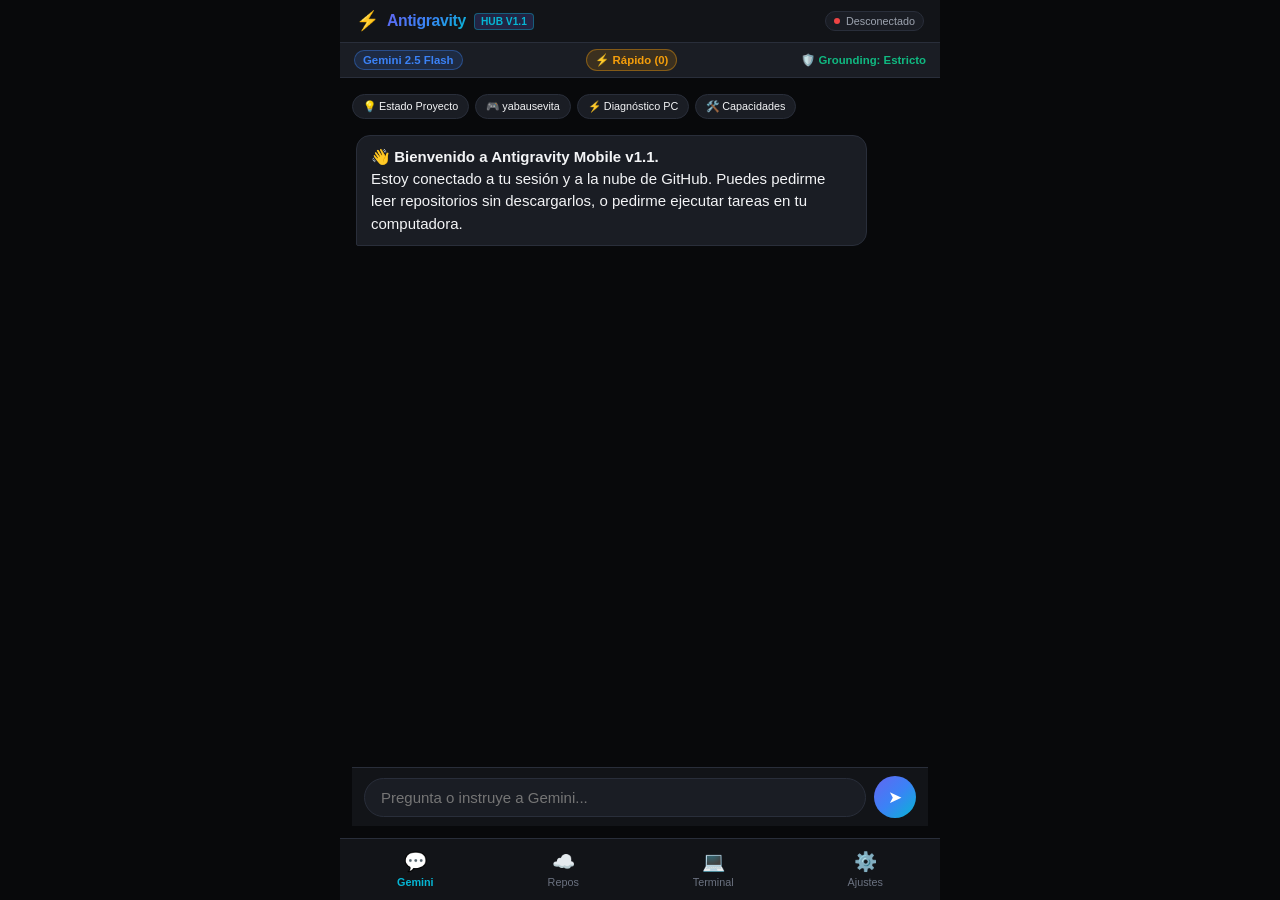
==== android/app/src/main/assets/index.html @ 86331fe5 "feat(ui): simplified intuitive UI with quick suggestion chips, modal code viewer, and v1.1.0 release" ====
<!DOCTYPE html>
<html lang="es">
<head>
  <meta charset="UTF-8">
  <meta name="viewport" content="width=device-width, initial-scale=1.0, maximum-scale=1.0, user-scalable=no">
  <title>Antigravity Mobile Hub</title>
  <meta name="theme-color" content="#08090b">
  <link rel="manifest" href="manifest.json">
  <link rel="stylesheet" href="css/app.css">
  <link rel="icon" href="data:image/svg+xml,<svg xmlns='http://www.w3.org/2000/svg' viewBox='0 0 100 100'><text y='.9em' font-size='90'>⚡</text></svg>">
</head>
<body>

<div id="app-root">
  <!-- Top App Header -->
  <header class="app-header">
    <div class="brand-wrapper">
      <span class="brand-icon">⚡</span>
      <span class="brand-title">Antigravity</span>
      <span class="badge-tag">Hub v1.1</span>
    </div>
    <div class="header-actions">
      <div class="host-badge" id="host-badge" onclick="switchTab('view-settings', document.getElementById('tab-btn-settings'))" title="Toca para configurar conexión">
        <span class="dot" id="host-status-dot"></span>
        <span id="host-status-label">Desconectado</span>
      </div>
    </div>
  </header>

  <!-- Quick Model & Grounding Bar (Visible en Gemini) -->
  <div class="gemini-quick-bar" id="gemini-subbar">
    <div class="model-pill" id="pill-model-name" onclick="cycleModel()">Gemini 2.5 Flash</div>
    <div class="thinking-pill" id="pill-thinking-mode" onclick="cycleThinkingMode()">⚡ Rápido (0)</div>
    <div class="grounding-toggle active" id="grounding-badge" onclick="toggleGrounding()">🛡️ Grounding: Estricto</div>
  </div>

  <!-- Contenedor Principal de Vistas -->
  <main class="views-container">
    
    <!-- VISTA 1: Gemini Intelligence Workspace -->
    <section id="view-gemini" class="view-pane active">
      <!-- Chips de Acción Rápida (1 toque) -->
      <div class="quick-suggestions-bar">
        <button class="suggestion-chip" onclick="quickPrompt('Explícame el estado actual de este proyecto')">💡 Estado Proyecto</button>
        <button class="suggestion-chip" onclick="quickPrompt('Explora el código de yabausevita en GitHub y resume su arquitectura')">🎮 yabausevita</button>
        <button class="suggestion-chip" onclick="quickPrompt('Ejecuta un diagnóstico rápido del sistema en mi PC Windows')">⚡ Diagnóstico PC</button>
        <button class="suggestion-chip" onclick="quickPrompt('¿Qué herramientas y capacidades autónomas tienes disponibles?')">🛠️ Capacidades</button>
      </div>

      <div class="chat-scroll-area" id="chat-scroll">
        <div class="message-card gemini">
          👋 <b>Bienvenido a Antigravity Mobile v1.1.</b><br>
          Estoy conectado a tu sesión y a la nube de GitHub. Puedes pedirme leer repositorios sin descargarlos, o pedirme ejecutar tareas en tu computadora.
        </div>
      </div>

      <div class="chat-composer">
        <input type="text" id="gemini-prompt-input" class="composer-input" placeholder="Pregunta o instruye a Gemini..." onkeydown="if(event.key==='Enter') handleSendPrompt()">
        <button class="btn-icon-send" onclick="handleSendPrompt()">➤</button>
      </div>
    </section>

    <!-- VISTA 2: GitHub Cloud Explorer (Universal Zero-Download) -->
    <section id="view-repos" class="view-pane">
      <div class="repo-browser-header">
        <div>
          <h3 style="font-size:1.05rem; font-weight:700; color:#fff;">Explorador Cloud Universal</h3>
          <span style="font-size:0.75rem; color:var(--text-muted);">Lectura en RAM sin descargar repos</span>
        </div>
        <button class="btn-action-small" onclick="loadReposList('zero-phoenix')">⭐ Mis Repos</button>
      </div>
      
      <!-- Barra de búsqueda universal de repositorios -->
      <div style="display:flex; gap:6px; margin-bottom:10px;">
        <input type="text" id="custom-repo-input" class="composer-input" style="font-size:0.82rem; padding:8px 12px;" placeholder="Pega URL o escribe owner/repo..." onkeydown="if(event.key==='Enter') exploreCustomRepo()">
        <button class="btn-action-small" style="background:var(--accent-indigo);" onclick="exploreCustomRepo()">Explorar</button>
      </div>

      <!-- Chips de acceso rápido a repositorios frecuentes -->
      <div style="display:flex; gap:6px; margin-bottom:12px; overflow-x:auto; padding-bottom:4px;">
        <span class="badge-tag chip-clickable" onclick="openRepoTree('zero-phoenix/yabausevita')">🕹️ yabausevita</span>
        <span class="badge-tag chip-clickable" onclick="openRepoTree('zero-phoenix/Antigravity-Mobile-Hub')">⚡ Mobile-Hub</span>
        <span class="badge-tag chip-clickable" onclick="openRepoTree('zero-phoenix/SystemHope-ResAdmis')">🏛️ ResAdmis</span>
        <span class="badge-tag chip-clickable" onclick="openRepoTree('vitasdk/vita-headers')">📦 vita-headers</span>
      </div>

      <div id="repos-container"></div>
    </section>

    <!-- VISTA 3: PC Remote Terminal -->
    <section id="view-terminal" class="view-pane">
      <div class="terminal-shell">
        <div style="background:#181818; padding:8px 14px; font-size:0.75rem; color:var(--text-muted); display:flex; justify-content:space-between; align-items:center;">
          <span id="term-host-label">💻 Windows PowerShell (Host PC)</span>
          <div style="display:flex; gap:10px;">
            <span style="cursor:pointer; color:var(--accent-cyan);" onclick="copyTerminalOutput()">📋 Copiar</span>
            <span style="cursor:pointer; color:var(--accent-blue);" onclick="clearTerminal()">🧹 Limpiar</span>
          </div>
        </div>
        <div class="terminal-stream" id="term-stream">PS > Enlace activo. Listo para ejecutar comandos en la PC...</div>
        
        <!-- Botones de comando rápido -->
        <div style="display:flex; gap:6px; padding:6px 8px; background:#0c0c0c; overflow-x:auto;">
          <button class="btn-action-small" onclick="runTerminalCommand('git status')">🌿 git status</button>
          <button class="btn-action-small" onclick="runTerminalCommand('Get-Process | Select-Object -First 5')">📈 Procesos</button>
          <button class="btn-action-small" onclick="runTerminalCommand('adb devices')">📱 adb devices</button>
          <button class="btn-action-small" onclick="runTerminalCommand('dir')">📁 dir</button>
        </div>

        <div class="terminal-bar">
          <span style="color:#10b981; font-weight:700; padding:4px 6px;">PS&gt;</span>
          <input type="text" id="terminal-cmd-input" class="terminal-input-cmd" placeholder="Escribe un comando de PowerShell..." onkeydown="if(event.key==='Enter') runTerminalCommand()">
          <button class="btn-action-small" style="background:#2563eb;" onclick="runTerminalCommand()">Ejecutar</button>
        </div>
      </div>
    </section>

    <!-- VISTA 4: Ajustes y Configuración -->
    <section id="view-settings" class="view-pane">
      <h3 style="font-size:1.1rem; font-weight:700; color:#fff; margin-bottom:14px;">⚙️ Ajustes y Conexión</h3>
      
      <!-- Feedback de prueba de conexión -->
      <div id="conn-test-feedback" style="display:none; padding:10px 14px; border-radius:8px; margin-bottom:14px; font-size:0.85rem; border:1px solid var(--border-subtle);"></div>

      <!-- Conexión con la PC -->
      <div class="settings-section">
        <label class="settings-label">💻 Dirección del Servidor PC (Host):</label>
        <input type="text" id="input-bridge-host" class="composer-input" style="width:100%; border-radius:6px; margin-bottom:8px;" placeholder="192.168.18.113:8765">
        
        <label class="settings-label">🔑 Token Secreto de Conexión:</label>
        <input type="password" id="input-bridge-token" class="composer-input" style="width:100%; border-radius:6px; margin-bottom:10px;" placeholder="antigravity-secret-key">
        
        <div style="display:flex; gap:8px;">
          <button class="btn-action-small" style="flex:1; padding:8px; background:var(--accent-indigo);" onclick="testHostConnection()">🔌 Probar Conexión Ahora</button>
          <button class="btn-action-small" style="padding:8px 12px; background:var(--bg-surface-elevated);" onclick="togglePasswordVisibility('input-bridge-token')">👁️</button>
        </div>
      </div>

      <!-- Escala de Texto General -->
      <div class="settings-section">
        <label class="settings-label">🎨 Tamaño de Interfaz (Texto General):</label>
        <div class="size-pill-group">
          <div class="size-pill ui-size-btn" data-scale="0.85" onclick="setFontScale('0.85')">Compacto</div>
          <div class="size-pill ui-size-btn active" data-scale="1" onclick="setFontScale('1')">Estándar</div>
          <div class="size-pill ui-size-btn" data-scale="1.15" onclick="setFontScale('1.15')">Grande</div>
          <div class="size-pill ui-size-btn" data-scale="1.30" onclick="setFontScale('1.30')">Extra</div>
        </div>
      </div>

      <!-- Escala de Código y Terminal -->
      <div class="settings-section">
        <label class="settings-label">💻 Tamaño de Fuente en Código / Consola:</label>
        <div class="size-pill-group">
          <div class="size-pill code-size-btn" data-scale="0.85" onclick="setCodeFontScale('0.85')">Pequeño</div>
          <div class="size-pill code-size-btn active" data-scale="1" onclick="setCodeFontScale('1')">Normal</div>
          <div class="size-pill code-size-btn" data-scale="1.20" onclick="setCodeFontScale('1.20')">Grande</div>
        </div>
      </div>

      <!-- Claves API locales (Opcional si no se usa PC) -->
      <div class="settings-section">
        <label class="settings-label">✨ GEMINI_API_KEY (Para uso autónomo en nube):</label>
        <div style="display:flex; gap:6px; margin-bottom:8px;">
          <input type="password" id="input-gemini-key" class="composer-input" style="flex:1; border-radius:6px;" placeholder="AIzaSy...">
          <button class="btn-action-small" style="padding:8px 12px; background:var(--bg-surface-elevated);" onclick="togglePasswordVisibility('input-gemini-key')">👁️</button>
        </div>

        <label class="settings-label">🐙 GitHub Token Personal (Opcional):</label>
        <div style="display:flex; gap:6px; margin-bottom:12px;">
          <input type="password" id="input-github-token" class="composer-input" style="flex:1; border-radius:6px;" placeholder="gho_...">
          <button class="btn-action-small" style="padding:8px 12px; background:var(--bg-surface-elevated);" onclick="togglePasswordVisibility('input-github-token')">👁️</button>
        </div>
        
        <button class="btn-action-small" style="width:100%; padding:10px; background:var(--primary-gradient); font-size:0.9rem;" onclick="saveSettings()">💾 Guardar y Aplicar Ajustes</button>
      </div>
    </section>

  </main>

  <!-- Modal Visor de Código de Repositorio -->
  <div id="file-viewer-modal" class="modal-overlay" style="display:none;">
    <div class="modal-card">
      <div class="modal-header">
        <div>
          <span id="modal-file-title" style="font-weight:700; color:#fff; font-size:0.9rem;">archivo.c</span>
          <div id="modal-file-meta" style="font-size:0.75rem; color:var(--text-muted);">0 líneas</div>
        </div>
        <button class="btn-action-small" style="background:#374151; padding:4px 10px;" onclick="closeFileViewer()">✕ Cerrar</button>
      </div>
      <pre id="modal-file-content" class="modal-code"></pre>
      <div class="modal-footer">
        <button class="btn-action-small" style="background:var(--accent-indigo); width:100%; padding:8px;" onclick="analyzeCurrentModalFile()">🤖 Analizar este archivo con Gemini</button>
      </div>
    </div>
  </div>

  <!-- Bottom Navigation Bar -->
  <nav class="app-navbar">
    <button class="nav-tab-btn active" id="tab-btn-gemini" onclick="switchTab('view-gemini', this)">
      <span class="nav-tab-icon">💬</span>
      <span>Gemini</span>
    </button>
    <button class="nav-tab-btn" id="tab-btn-repos" onclick="switchTab('view-repos', this)">
      <span class="nav-tab-icon">☁️</span>
      <span>Repos</span>
    </button>
    <button class="nav-tab-btn" id="tab-btn-terminal" onclick="switchTab('view-terminal', this)">
      <span class="nav-tab-icon">💻</span>
      <span>Terminal</span>
    </button>
    <button class="nav-tab-btn" id="tab-btn-settings" onclick="switchTab('view-settings', this)">
      <span class="nav-tab-icon">⚙️</span>
      <span>Ajustes</span>
    </button>
  </nav>

</div>

<script src="js/bridge_client.js"></script>
<script src="js/github_engine.js"></script>
<script src="js/gemini_engine.js"></script>
<script src="js/app.js"></script>

</body>
</html>
---- android/app/src/main/assets/css/app.css ----
/* Antigravity Mobile Hub — Cyber-OLED Mobile Theme */

:root {
  /* Escala tipográfica dinámica (ajustable por usuario) */
  --font-scale: 1;
  --code-font-scale: 1;
  --base-font-size: calc(15px * var(--font-scale));
  --code-font-size: calc(13px * var(--code-font-scale));

  /* Paleta Cyber-OLED */
  --bg-oled: #08090b;
  --bg-surface: #121418;
  --bg-surface-elevated: #1a1d24;
  --bg-card: #20242d;
  --border-subtle: #292e3a;
  --border-accent: #4f46e5;

  /* Colores de acento */
  --primary-gradient: linear-gradient(135deg, #6366f1 0%, #3b82f6 50%, #06b6d4 100%);
  --accent-indigo: #6366f1;
  --accent-blue: #3b82f6;
  --accent-cyan: #06b6d4;

  /* Estados */
  --success: #10b981;
  --warning: #f59e0b;
  --danger: #ef4444;

  /* Textos */
  --text-pure: #ffffff;
  --text-main: #f3f4f6;
  --text-muted: #9ca3af;
  --text-dim: #6b7280;

  --font-sans: -apple-system, BlinkMacSystemFont, "Segoe UI", Roboto, Oxygen, Ubuntu, Cantarell, sans-serif;
  --font-mono: "Consolas", "Fira Code", "Courier New", monospace;
}

* {
  box-sizing: border-box;
  margin: 0;
  padding: 0;
  -webkit-tap-highlight-color: transparent;
  user-select: text;
}

html, body {
  width: 100%;
  height: 100%;
  overflow: hidden;
  background-color: var(--bg-oled);
  color: var(--text-main);
  font-family: var(--font-sans);
  font-size: var(--base-font-size);
}

#app-root {
  display: flex;
  flex-direction: column;
  height: 100vh;
  height: 100dvh;
  max-width: 600px; /* Centrado en tablets */
  margin: 0 auto;
  position: relative;
  background-color: var(--bg-oled);
}

/* Header */
header.app-header {
  background-color: var(--bg-surface);
  border-bottom: 1px solid var(--border-subtle);
  padding: 10px 16px;
  display: flex;
  align-items: center;
  justify-content: space-between;
  flex-shrink: 0;
}

.brand-wrapper {
  display: flex;
  align-items: center;
  gap: 8px;
}

.brand-icon {
  font-size: 1.25rem;
}

.brand-title {
  font-weight: 800;
  font-size: 1.05rem;
  letter-spacing: -0.3px;
  background: var(--primary-gradient);
  -webkit-background-clip: text;
  -webkit-text-fill-color: transparent;
}

.badge-tag {
  font-size: 0.68rem;
  padding: 2px 6px;
  border-radius: 4px;
  font-weight: 700;
  text-transform: uppercase;
  background-color: rgba(99, 102, 241, 0.2);
  color: var(--accent-cyan);
  border: 1px solid rgba(6, 182, 212, 0.4);
}

.header-actions {
  display: flex;
  align-items: center;
  gap: 10px;
}

.host-badge {
  display: flex;
  align-items: center;
  gap: 6px;
  font-size: 0.72rem;
  padding: 3px 8px;
  border-radius: 999px;
  background-color: var(--bg-surface-elevated);
  border: 1px solid var(--border-subtle);
  color: var(--text-muted);
}

.dot {
  width: 6px;
  height: 6px;
  border-radius: 50%;
  background-color: var(--danger);
}

.dot.connected {
  background-color: var(--success);
  box-shadow: 0 0 6px var(--success);
}

/* Sub-header de configuración rápida para Gemini */
.gemini-quick-bar {
  background-color: var(--bg-surface-elevated);
  border-bottom: 1px solid var(--border-subtle);
  padding: 6px 14px;
  display: flex;
  align-items: center;
  justify-content: space-between;
  font-size: 0.76rem;
  flex-shrink: 0;
}

.model-pill {
  background: rgba(59, 130, 246, 0.15);
  color: var(--accent-blue);
  border: 1px solid rgba(59, 130, 246, 0.4);
  padding: 3px 8px;
  border-radius: 12px;
  font-weight: 600;
  cursor: pointer;
}

.thinking-pill {
  background: rgba(245, 158, 11, 0.15);
  color: var(--warning);
  border: 1px solid rgba(245, 158, 11, 0.4);
  padding: 3px 8px;
  border-radius: 12px;
  font-weight: 600;
  cursor: pointer;
}

.grounding-toggle {
  display: flex;
  align-items: center;
  gap: 4px;
  color: var(--text-muted);
  cursor: pointer;
}

.grounding-toggle.active {
  color: var(--success);
  font-weight: 600;
}

/* Contenedor Principal */
main.views-container {
  flex: 1;
  position: relative;
  overflow: hidden;
}

.view-pane {
  position: absolute;
  inset: 0;
  display: none;
  flex-direction: column;
  overflow-y: auto;
  padding: 12px;
}

.view-pane.active {
  display: flex;
}

/* Módulo 1: Gemini Chat */
.chat-scroll-area {
  flex: 1;
  overflow-y: auto;
  padding: 8px 4px;
  display: flex;
  flex-direction: column;
  gap: 12px;
}

.message-card {
  max-width: 90%;
  padding: 10px 14px;
  border-radius: 14px;
  line-height: 1.48;
  word-break: break-word;
  font-size: var(--base-font-size);
}

.message-card.user {
  align-self: flex-end;
  background: var(--primary-gradient);
  color: #fff;
  border-bottom-right-radius: 2px;
}

.message-card.gemini {
  align-self: flex-start;
  background-color: var(--bg-surface-elevated);
  border: 1px solid var(--border-subtle);
  border-bottom-left-radius: 2px;
  color: var(--text-main);
}

.message-card.tool-event {
  align-self: stretch;
  background: rgba(99, 102, 241, 0.08);
  border: 1px dashed var(--accent-indigo);
  border-radius: 8px;
  font-family: var(--font-mono);
  font-size: var(--code-font-size);
  color: var(--accent-cyan);
  padding: 8px 12px;
}

.chat-composer {
  background-color: var(--bg-surface);
  border-top: 1px solid var(--border-subtle);
  padding: 8px 12px;
  display: flex;
  gap: 8px;
  align-items: center;
  flex-shrink: 0;
}

.composer-input {
  flex: 1;
  background-color: var(--bg-surface-elevated);
  border: 1px solid var(--border-subtle);
  border-radius: 22px;
  padding: 10px 16px;
  color: #fff;
  font-size: var(--base-font-size);
  outline: none;
}

.composer-input:focus {
  border-color: var(--accent-indigo);
}

.btn-icon-send {
  width: 42px;
  height: 42px;
  border-radius: 50%;
  border: none;
  background: var(--primary-gradient);
  color: #fff;
  font-size: 1.15rem;
  display: flex;
  align-items: center;
  justify-content: center;
  cursor: pointer;
}

/* Módulo 2: GitHub Cloud Explorer */
.repo-browser-header {
  display: flex;
  justify-content: space-between;
  align-items: center;
  margin-bottom: 12px;
}

.card-item {
  background-color: var(--bg-surface);
  border: 1px solid var(--border-subtle);
  border-radius: 10px;
  padding: 12px;
  margin-bottom: 10px;
  cursor: pointer;
  transition: border-color 0.15s;
}

.card-item:hover, .card-item:active {
  border-color: var(--accent-indigo);
}

.card-title-row {
  display: flex;
  justify-content: space-between;
  align-items: center;
  font-weight: 700;
  color: var(--accent-blue);
  font-size: calc(var(--base-font-size) * 1.05);
}

.card-desc {
  font-size: calc(var(--base-font-size) * 0.85);
  color: var(--text-muted);
  margin: 6px 0;
}

.code-viewer-box {
  background-color: #030405;
  border: 1px solid var(--border-subtle);
  border-radius: 8px;
  padding: 10px;
  font-family: var(--font-mono);
  font-size: var(--code-font-size);
  max-height: 400px;
  overflow: auto;
  white-space: pre-wrap;
  color: #e5e7eb;
}

/* Módulo 3: PC Remote Terminal */
.terminal-shell {
  background-color: #000;
  border: 1px solid var(--border-subtle);
  border-radius: 8px;
  flex: 1;
  display: flex;
  flex-direction: column;
  overflow: hidden;
  font-family: var(--font-mono);
}

.terminal-stream {
  flex: 1;
  padding: 10px;
  overflow-y: auto;
  color: #10b981;
  font-size: var(--code-font-size);
  white-space: pre-wrap;
  word-break: break-all;
}

.terminal-bar {
  display: flex;
  background-color: #111;
  border-top: 1px solid #222;
  padding: 6px;
  gap: 6px;
}

.terminal-input-cmd {
  flex: 1;
  background: transparent;
  border: none;
  color: #fff;
  font-family: var(--font-mono);
  font-size: var(--code-font-size);
  outline: none;
}

/* Módulo 4: Ajustes */
.settings-section {
  background-color: var(--bg-surface);
  border: 1px solid var(--border-subtle);
  border-radius: 10px;
  padding: 14px;
  margin-bottom: 14px;
}

.settings-label {
  font-size: calc(var(--base-font-size) * 0.9);
  color: var(--text-muted);
  margin-bottom: 6px;
  display: block;
}

.size-pill-group {
  display: flex;
  gap: 6px;
  margin-top: 6px;
}

.size-pill {
  flex: 1;
  background-color: var(--bg-surface-elevated);
  border: 1px solid var(--border-subtle);
  color: var(--text-main);
  padding: 6px 0;
  border-radius: 6px;
  font-size: 0.78rem;
  font-weight: 600;
  text-align: center;
  cursor: pointer;
}

.size-pill.active {
  background: var(--accent-indigo);
  border-color: var(--accent-indigo);
  color: #fff;
}

/* Bottom Navigation */
nav.app-navbar {
  background-color: var(--bg-surface);
  border-top: 1px solid var(--border-subtle);
  display: flex;
  justify-content: space-around;
  padding: 6px 0;
  flex-shrink: 0;
}

.nav-tab-btn {
  background: none;
  border: none;
  color: var(--text-dim);
  display: flex;
  flex-direction: column;
  align-items: center;
  font-size: 0.72rem;
  gap: 3px;
  padding: 6px 14px;
  cursor: pointer;
  transition: color 0.15s;
}

.nav-tab-btn.active {
  color: var(--accent-cyan);
  font-weight: 700;
}

.nav-tab-icon {
  font-size: 1.25rem;
}

/* Quick Suggestion Chips */
.quick-suggestions-bar {
  display: flex;
  gap: 6px;
  padding: 4px 0 8px 0;
  overflow-x: auto;
  flex-shrink: 0;
  scrollbar-width: none;
}
.quick-suggestions-bar::-webkit-scrollbar {
  display: none;
}

.suggestion-chip {
  background: var(--bg-surface-elevated);
  border: 1px solid var(--border-subtle);
  color: var(--text-main);
  padding: 5px 10px;
  border-radius: 999px;
  font-size: 0.72rem;
  white-space: nowrap;
  cursor: pointer;
  transition: all 0.15s ease;
}

.suggestion-chip:active {
  background: var(--accent-indigo);
  border-color: var(--accent-cyan);
  color: #fff;
  transform: scale(0.96);
}

.chip-clickable {
  cursor: pointer;
  transition: transform 0.1s;
}
.chip-clickable:active {
  transform: scale(0.95);
}

/* Modal Overlay & Card */
.modal-overlay {
  position: fixed;
  inset: 0;
  background: rgba(0, 0, 0, 0.85);
  backdrop-filter: blur(4px);
  z-index: 9999;
  display: flex;
  align-items: center;
  justify-content: center;
  padding: 14px;
}

.modal-card {
  background: var(--bg-surface);
  border: 1px solid var(--border-subtle);
  border-radius: 12px;
  width: 100%;
  max-width: 560px;
  max-height: 85vh;
  display: flex;
  flex-direction: column;
  box-shadow: 0 10px 30px rgba(0, 0, 0, 0.5);
  overflow: hidden;
}

.modal-header {
  padding: 12px 14px;
  background: var(--bg-surface-elevated);
  border-bottom: 1px solid var(--border-subtle);
  display: flex;
  justify-content: space-between;
  align-items: center;
}

.modal-code {
  padding: 12px;
  font-family: var(--font-mono);
  font-size: var(--code-font-size);
  color: #e2e8f0;
  overflow: auto;
  flex: 1;
  background: #08090b;
  white-space: pre;
}

.modal-footer {
  padding: 10px 14px;
  background: var(--bg-surface-elevated);
  border-top: 1px solid var(--border-subtle);
}
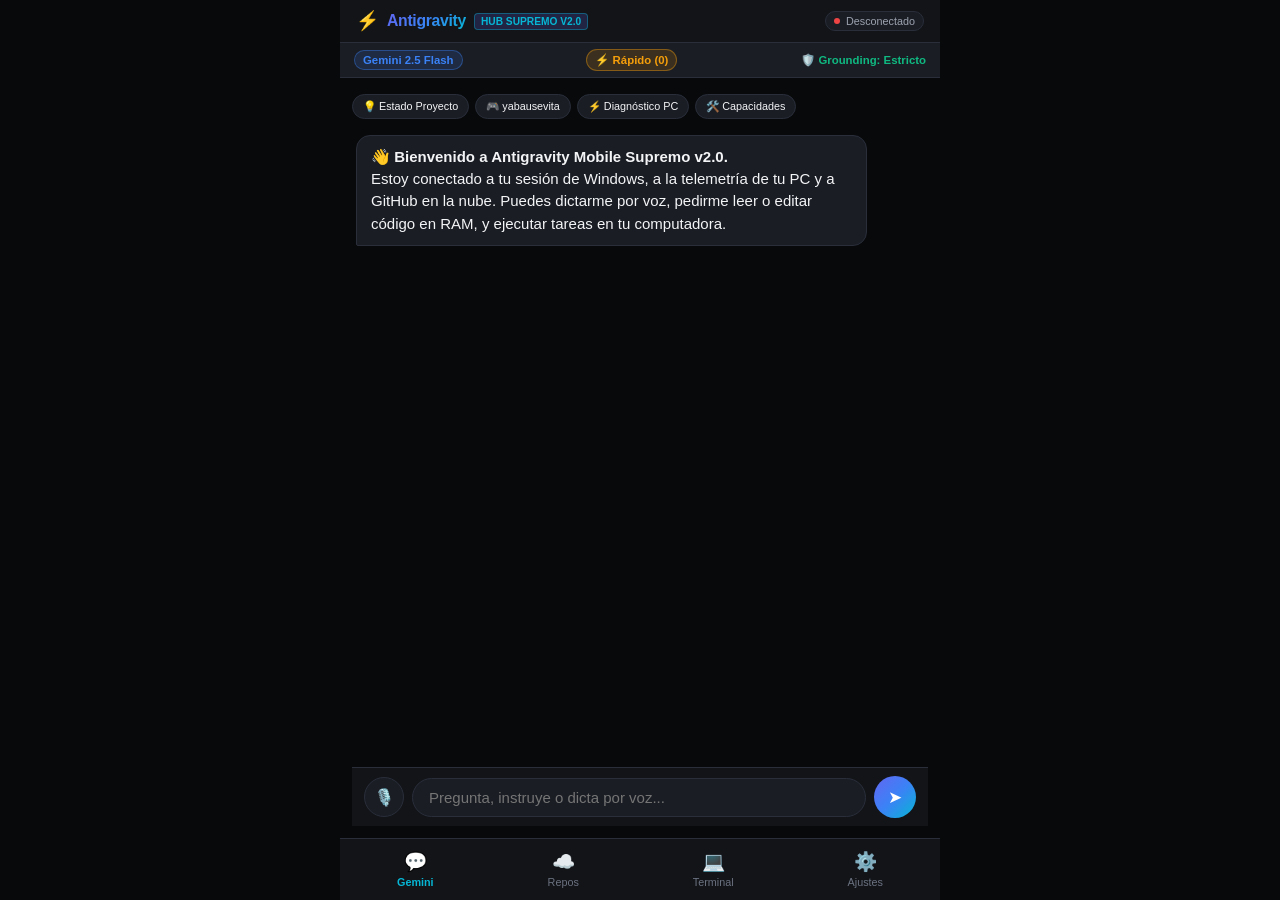
==== commit 42cdae0e: "feat: lanzar Versión Suprema v2.0.0 (Agente Autónomo, Telemetría PC, Dictado por Voz y Commits en RA" ====
--- a/android/app/src/main/assets/index.html
+++ b/android/app/src/main/assets/index.html
@@ -17,7 +17,7 @@
     <div class="brand-wrapper">
       <span class="brand-icon">⚡</span>
       <span class="brand-title">Antigravity</span>
-      <span class="badge-tag">Hub v1.1</span>
+      <span class="badge-tag">Hub Supremo v2.0</span>
     </div>
     <div class="header-actions">
       <div class="host-badge" id="host-badge" onclick="switchTab('view-settings', document.getElementById('tab-btn-settings'))" title="Toca para configurar conexión">
@@ -26,6 +26,14 @@
       </div>
     </div>
   </header>
+
+  <!-- Barra de Telemetría PC en Vivo (Hardware Monitor) -->
+  <div class="telemetry-bar" id="telemetry-bar" style="display:none;">
+    <span class="telem-chip" id="telem-cpu">💻 CPU: --%</span>
+    <span class="telem-chip" id="telem-ram">🧠 RAM: --/-- GB</span>
+    <span class="telem-chip" id="telem-pwr">⚡ AC: --</span>
+    <button class="btn-telemetry-refresh" style="background:transparent; border:none; color:var(--text-muted); cursor:pointer;" onclick="fetchTelemetry()" title="Actualizar">🔄</button>
+  </div>
 
   <!-- Quick Model & Grounding Bar (Visible en Gemini) -->
   <div class="gemini-quick-bar" id="gemini-subbar">
@@ -49,13 +57,14 @@
 
       <div class="chat-scroll-area" id="chat-scroll">
         <div class="message-card gemini">
-          👋 <b>Bienvenido a Antigravity Mobile v1.1.</b><br>
-          Estoy conectado a tu sesión y a la nube de GitHub. Puedes pedirme leer repositorios sin descargarlos, o pedirme ejecutar tareas en tu computadora.
+          👋 <b>Bienvenido a Antigravity Mobile Supremo v2.0.</b><br>
+          Estoy conectado a tu sesión de Windows, a la telemetría de tu PC y a GitHub en la nube. Puedes dictarme por voz, pedirme leer o editar código en RAM, y ejecutar tareas en tu computadora.
         </div>
       </div>
 
       <div class="chat-composer">
-        <input type="text" id="gemini-prompt-input" class="composer-input" placeholder="Pregunta o instruye a Gemini..." onkeydown="if(event.key==='Enter') handleSendPrompt()">
+        <button class="btn-voice-mic" id="btn-mic" onclick="toggleVoiceRecognition()" title="Dictar por voz">🎙️</button>
+        <input type="text" id="gemini-prompt-input" class="composer-input" placeholder="Pregunta, instruye o dicta por voz..." onkeydown="if(event.key==='Enter') handleSendPrompt()">
         <button class="btn-icon-send" onclick="handleSendPrompt()">➤</button>
       </div>
     </section>
@@ -177,19 +186,28 @@
 
   </main>
 
-  <!-- Modal Visor de Código de Repositorio -->
+  <!-- Modal Visor y Editor de Código en RAM -->
   <div id="file-viewer-modal" class="modal-overlay" style="display:none;">
     <div class="modal-card">
       <div class="modal-header">
         <div>
           <span id="modal-file-title" style="font-weight:700; color:#fff; font-size:0.9rem;">archivo.c</span>
           <div id="modal-file-meta" style="font-size:0.75rem; color:var(--text-muted);">0 líneas</div>
+          <div class="modal-tabs">
+            <button class="modal-tab-btn active" id="modal-tab-view" onclick="switchModalMode('view')">👁️ Lectura</button>
+            <button class="modal-tab-btn" id="modal-tab-edit" onclick="switchModalMode('edit')">✏️ Editor en RAM</button>
+          </div>
         </div>
         <button class="btn-action-small" style="background:#374151; padding:4px 10px;" onclick="closeFileViewer()">✕ Cerrar</button>
       </div>
       <pre id="modal-file-content" class="modal-code"></pre>
+      <textarea id="modal-file-editor" class="modal-editor" style="display:none;" spellcheck="false" placeholder="Edita código en RAM..."></textarea>
       <div class="modal-footer">
-        <button class="btn-action-small" style="background:var(--accent-indigo); width:100%; padding:8px;" onclick="analyzeCurrentModalFile()">🤖 Analizar este archivo con Gemini</button>
+        <div id="modal-commit-controls" style="display:none; width:100%;">
+          <input type="text" id="modal-commit-msg" class="composer-input" style="width:100%; margin-bottom:6px; font-size:0.8rem;" placeholder="Mensaje del commit (ej: fix: corregir puntero en render)">
+          <button class="btn-action-small" style="background:var(--success); width:100%; padding:8px; font-weight:700;" onclick="commitModalFileToGitHub()">🚀 Crear Commit Directo en GitHub</button>
+        </div>
+        <button class="btn-action-small" id="btn-modal-analyze" style="background:var(--accent-indigo); width:100%; padding:8px;" onclick="analyzeCurrentModalFile()">🤖 Analizar este archivo con Gemini</button>
       </div>
     </div>
   </div>
--- a/android/app/src/main/assets/css/app.css
+++ b/android/app/src/main/assets/css/app.css
@@ -539,4 +539,135 @@
   padding: 10px 14px;
   background: var(--bg-surface-elevated);
   border-top: 1px solid var(--border-subtle);
-}
+  display: flex;
+  flex-direction: column;
+  gap: 8px;
+}
+
+/* Modal Editor en RAM */
+.modal-editor {
+  padding: 12px;
+  font-family: var(--font-mono);
+  font-size: var(--code-font-size);
+  color: #a7f3d0;
+  background: #050608;
+  border: none;
+  outline: none;
+  resize: none;
+  flex: 1;
+  width: 100%;
+  white-space: pre;
+  tab-size: 2;
+}
+
+.modal-editor:focus {
+  box-shadow: inset 0 0 0 1px var(--accent-indigo);
+}
+
+.modal-tabs {
+  display: flex;
+  gap: 6px;
+  margin-top: 4px;
+}
+
+.modal-tab-btn {
+  background: transparent;
+  border: 1px solid var(--border-subtle);
+  color: var(--text-muted);
+  padding: 2px 8px;
+  border-radius: 4px;
+  font-size: 0.72rem;
+  cursor: pointer;
+}
+
+.modal-tab-btn.active {
+  background: var(--accent-indigo);
+  color: #fff;
+  border-color: var(--accent-indigo);
+}
+
+/* Barra de Telemetría PC en Vivo */
+.telemetry-bar {
+  display: flex;
+  align-items: center;
+  gap: 8px;
+  padding: 4px 12px;
+  background: #0d1015;
+  border-bottom: 1px solid var(--border-subtle);
+  overflow-x: auto;
+  font-size: 0.72rem;
+  font-family: var(--font-mono);
+}
+
+.telem-chip {
+  display: inline-flex;
+  align-items: center;
+  gap: 4px;
+  background: var(--bg-surface-elevated);
+  border: 1px solid var(--border-subtle);
+  padding: 2px 8px;
+  border-radius: 9999px;
+  white-space: nowrap;
+  color: #e2e8f0;
+}
+
+.telem-chip.alert {
+  border-color: var(--warning);
+  color: var(--warning);
+}
+
+/* Micrófono y Dictado por Voz */
+.btn-voice-mic {
+  width: 40px;
+  height: 40px;
+  border-radius: 50%;
+  background: var(--bg-surface-elevated);
+  border: 1px solid var(--border-subtle);
+  color: var(--text-muted);
+  font-size: 1.1rem;
+  display: flex;
+  align-items: center;
+  justify-content: center;
+  cursor: pointer;
+  flex-shrink: 0;
+  transition: all 0.2s ease;
+}
+
+.btn-voice-mic.listening {
+  background: #ef4444;
+  color: #ffffff;
+  border-color: #f87171;
+  animation: pulse-mic 1.2s infinite;
+}
+
+@keyframes pulse-mic {
+  0% { transform: scale(1); box-shadow: 0 0 0 0 rgba(239, 68, 68, 0.7); }
+  70% { transform: scale(1.08); box-shadow: 0 0 0 10px rgba(239, 68, 68, 0); }
+  100% { transform: scale(1); box-shadow: 0 0 0 0 rgba(239, 68, 68, 0); }
+}
+
+/* Tarjetas de Ejecución Agéntica de Herramientas */
+.agent-tool-call {
+  background: #0f172a;
+  border: 1px solid #3b82f6;
+  border-radius: 8px;
+  padding: 8px 10px;
+  margin: 6px 0;
+  font-family: var(--font-mono);
+  font-size: 0.75rem;
+  color: #93c5fd;
+}
+
+.btn-speak {
+  background: transparent;
+  border: none;
+  cursor: pointer;
+  font-size: 0.9rem;
+  opacity: 0.6;
+  margin-left: 8px;
+  vertical-align: middle;
+}
+
+.btn-speak:hover {
+  opacity: 1;
+}
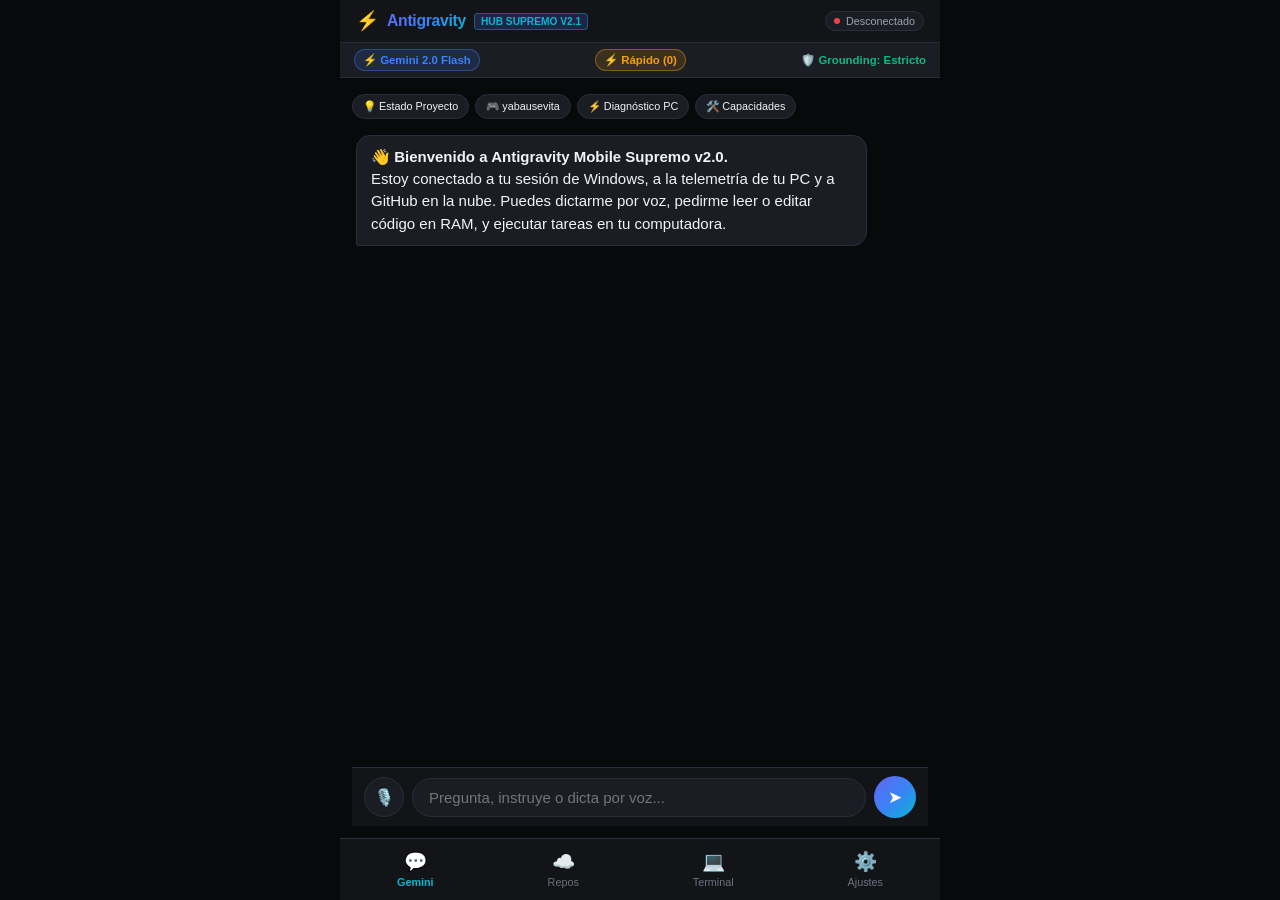
==== commit 3c022260: "feat: login por codigo movil GitHub/Gmail, gemini-2.0-flash y streaming v2.1.0" ====
--- a/android/app/src/main/assets/index.html
+++ b/android/app/src/main/assets/index.html
@@ -17,7 +17,7 @@
     <div class="brand-wrapper">
       <span class="brand-icon">⚡</span>
       <span class="brand-title">Antigravity</span>
-      <span class="badge-tag">Hub Supremo v2.0</span>
+      <span class="badge-tag">Hub Supremo v2.1</span>
     </div>
     <div class="header-actions">
       <div class="host-badge" id="host-badge" onclick="switchTab('view-settings', document.getElementById('tab-btn-settings'))" title="Toca para configurar conexión">
@@ -37,7 +37,7 @@
 
   <!-- Quick Model & Grounding Bar (Visible en Gemini) -->
   <div class="gemini-quick-bar" id="gemini-subbar">
-    <div class="model-pill" id="pill-model-name" onclick="cycleModel()">Gemini 2.5 Flash</div>
+    <div class="model-pill" id="pill-model-name" onclick="cycleModel()">⚡ Gemini 2.0 Flash</div>
     <div class="thinking-pill" id="pill-thinking-mode" onclick="cycleThinkingMode()">⚡ Rápido (0)</div>
     <div class="grounding-toggle active" id="grounding-badge" onclick="toggleGrounding()">🛡️ Grounding: Estricto</div>
   </div>
@@ -126,23 +126,67 @@
 
     <!-- VISTA 4: Ajustes y Configuración -->
     <section id="view-settings" class="view-pane">
-      <h3 style="font-size:1.1rem; font-weight:700; color:#fff; margin-bottom:14px;">⚙️ Ajustes y Conexión</h3>
+      <h3 style="font-size:1.1rem; font-weight:700; color:#fff; margin-bottom:14px;">⚙️ Ajustes y Cuentas Vinculadas</h3>
       
-      <!-- Feedback de prueba de conexión -->
+      <!-- Feedback de prueba de conexión / emparejamiento -->
       <div id="conn-test-feedback" style="display:none; padding:10px 14px; border-radius:8px; margin-bottom:14px; font-size:0.85rem; border:1px solid var(--border-subtle);"></div>
 
-      <!-- Conexión con la PC -->
+      <!-- Tarjeta Cuenta Google / Gmail -->
+      <div class="account-card">
+        <div class="account-card-header">
+          <div class="account-title">
+            <span>🌐</span>
+            <span>Cuenta Google / Gmail</span>
+          </div>
+          <span id="google-account-badge" class="status-badge online">🟢 Conectado</span>
+        </div>
+        <div id="google-account-email" class="account-user">david.chavez.nge@gmail.com</div>
+        <div style="font-size:0.75rem; color:var(--text-muted);">
+          Sesión de Antigravity AI vinculada. No necesitas ingresar API Keys manuales.
+        </div>
+        <div style="display:flex; gap:6px; margin-top:4px;">
+          <button class="btn-action-small" style="flex:1; background:var(--accent-indigo);" onclick="openPinModal()">🔑 Vincular por Código PIN</button>
+          <button class="btn-action-small" style="background:var(--bg-surface-elevated);" onclick="syncSessionFromPC()">🔄 Sincronizar</button>
+        </div>
+      </div>
+
+      <!-- Tarjeta Cuenta GitHub -->
+      <div class="account-card">
+        <div class="account-card-header">
+          <div class="account-title">
+            <span>🐙</span>
+            <span>Cuenta GitHub</span>
+          </div>
+          <span id="github-account-badge" class="status-badge online">🟢 Conectado</span>
+        </div>
+        <div id="github-account-name" class="account-user">@zero-phoenix</div>
+        <div style="font-size:0.75rem; color:var(--text-muted);">
+          Acceso a repositorios públicos y privados en la nube (lectura e inspección en RAM).
+        </div>
+        <div style="display:flex; gap:6px; margin-top:4px;">
+          <button class="btn-action-small" style="flex:1; background:#24292e;" onclick="startGitHubDeviceFlow()">📲 Login con Código Móvil</button>
+          <button class="btn-action-small" style="background:var(--accent-blue);" onclick="syncSessionFromPC()">⚡ Sincronizar desde PC</button>
+        </div>
+      </div>
+
+      <!-- Conexión Host PC (Antigravity Bridge) -->
       <div class="settings-section">
-        <label class="settings-label">💻 Dirección del Servidor PC (Host):</label>
-        <input type="text" id="input-bridge-host" class="composer-input" style="width:100%; border-radius:6px; margin-bottom:8px;" placeholder="192.168.18.113:8765">
-        
-        <label class="settings-label">🔑 Token Secreto de Conexión:</label>
-        <input type="password" id="input-bridge-token" class="composer-input" style="width:100%; border-radius:6px; margin-bottom:10px;" placeholder="antigravity-secret-key">
-        
-        <div style="display:flex; gap:8px;">
-          <button class="btn-action-small" style="flex:1; padding:8px; background:var(--accent-indigo);" onclick="testHostConnection()">🔌 Probar Conexión Ahora</button>
-          <button class="btn-action-small" style="padding:8px 12px; background:var(--bg-surface-elevated);" onclick="togglePasswordVisibility('input-bridge-token')">👁️</button>
-        </div>
+        <label class="settings-label">💻 Servidor Host PC (Antigravity Bridge):</label>
+        <div style="display:flex; gap:6px; margin-bottom:8px;">
+          <input type="text" id="input-bridge-host" class="composer-input" style="flex:1; border-radius:6px;" placeholder="192.168.18.113:8765">
+          <button class="btn-action-small" style="background:var(--accent-indigo);" onclick="testHostConnection()">🔌 Conectar</button>
+        </div>
+      </div>
+
+      <!-- Selector de Modelo de Inteligencia (Oficiales de Google) -->
+      <div class="settings-section">
+        <label class="settings-label">🧠 Modelo de Inteligencia Google Gemini:</label>
+        <select id="setting-gemini-model" class="composer-input" style="width:100%; border-radius:6px; margin-bottom:10px;" onchange="changeGeminiModel(this.value)">
+          <option value="gemini-2.0-flash">⚡ Gemini 2.0 Flash (Ultra rápido, baja latencia - Predeterminado)</option>
+          <option value="gemini-2.0-flash-lite">🚀 Gemini 2.0 Flash Lite (Máxima velocidad)</option>
+          <option value="gemini-1.5-flash">⚡ Gemini 1.5 Flash</option>
+          <option value="gemini-1.5-pro">🧠 Gemini 1.5 Pro (Razonamiento profundo)</option>
+        </select>
       </div>
 
       <!-- Escala de Texto General -->
@@ -165,26 +209,52 @@
           <div class="size-pill code-size-btn" data-scale="1.20" onclick="setCodeFontScale('1.20')">Grande</div>
         </div>
       </div>
-
-      <!-- Claves API locales (Opcional si no se usa PC) -->
-      <div class="settings-section">
-        <label class="settings-label">✨ GEMINI_API_KEY (Para uso autónomo en nube):</label>
-        <div style="display:flex; gap:6px; margin-bottom:8px;">
-          <input type="password" id="input-gemini-key" class="composer-input" style="flex:1; border-radius:6px;" placeholder="AIzaSy...">
-          <button class="btn-action-small" style="padding:8px 12px; background:var(--bg-surface-elevated);" onclick="togglePasswordVisibility('input-gemini-key')">👁️</button>
-        </div>
-
-        <label class="settings-label">🐙 GitHub Token Personal (Opcional):</label>
-        <div style="display:flex; gap:6px; margin-bottom:12px;">
-          <input type="password" id="input-github-token" class="composer-input" style="flex:1; border-radius:6px;" placeholder="gho_...">
-          <button class="btn-action-small" style="padding:8px 12px; background:var(--bg-surface-elevated);" onclick="togglePasswordVisibility('input-github-token')">👁️</button>
-        </div>
-        
-        <button class="btn-action-small" style="width:100%; padding:10px; background:var(--primary-gradient); font-size:0.9rem;" onclick="saveSettings()">💾 Guardar y Aplicar Ajustes</button>
-      </div>
     </section>
 
   </main>
+
+  <!-- Modal Emparejamiento por PIN de 6 Dígitos -->
+  <div id="pin-modal" class="modal-overlay" style="display:none;">
+    <div class="modal-card" style="max-width:380px;">
+      <div class="modal-header">
+        <span style="font-weight:700; color:#fff; font-size:0.95rem;">🔑 Emparejar con Antigravity PC</span>
+        <button class="btn-action-small" style="background:#374151; padding:4px 8px;" onclick="closePinModal()">✕</button>
+      </div>
+      <div style="padding:14px; text-align:center;">
+        <div style="font-size:0.82rem; color:var(--text-muted); margin-bottom:10px;">
+          Ingresa el PIN de emparejamiento de 6 dígitos que muestra tu PC anfitriona:
+        </div>
+        <input type="text" id="input-pin-code" class="composer-input" style="font-size:1.6rem; text-align:center; letter-spacing:6px; font-weight:700; width:100%; border-radius:8px; margin-bottom:12px;" placeholder="749215" maxlength="6">
+        <div style="display:flex; flex-direction:column; gap:8px;">
+          <button class="btn-action-small" style="background:var(--success); padding:10px; font-weight:700; font-size:0.9rem;" onclick="submitPinCode()">⚡ Conectar y Vincular Sesión</button>
+          <button class="btn-action-small" style="background:var(--bg-surface-elevated); padding:8px;" onclick="autofillDefaultPin()">Usar PIN Detectado de PC (749215)</button>
+        </div>
+      </div>
+    </div>
+  </div>
+
+  <!-- Modal GitHub Device Code Flow -->
+  <div id="device-code-modal" class="modal-overlay" style="display:none;">
+    <div class="modal-card" style="max-width:380px;">
+      <div class="modal-header">
+        <span style="font-weight:700; color:#fff; font-size:0.95rem;">🐙 Login GitHub por Código</span>
+        <button class="btn-action-small" style="background:#374151; padding:4px 8px;" onclick="closeDeviceCodeModal()">✕</button>
+      </div>
+      <div style="padding:14px; text-align:center;">
+        <div style="font-size:0.82rem; color:var(--text-muted); margin-bottom:6px;">
+          Tu código de autorización para el celular es:
+        </div>
+        <div id="device-code-display" class="pin-display">AGY-7492</div>
+        <div style="font-size:0.75rem; color:var(--text-muted); margin-bottom:12px;">
+          Abre la página oficial de GitHub e ingresa este código para autorizar en 1 toque:
+        </div>
+        <div style="display:flex; flex-direction:column; gap:8px;">
+          <button class="btn-action-small" style="background:var(--accent-indigo); padding:10px; font-weight:700;" onclick="openGitHubDevicePage()">🌐 Abrir github.com/login/device</button>
+          <button class="btn-action-small" style="background:var(--success); padding:8px;" onclick="syncSessionFromPC(); closeDeviceCodeModal();">✓ Ya lo autoricé / Sincronizar</button>
+        </div>
+      </div>
+    </div>
+  </div>
 
   <!-- Modal Visor y Editor de Código en RAM -->
   <div id="file-viewer-modal" class="modal-overlay" style="display:none;">
@@ -235,6 +305,7 @@
 </div>
 
 <script src="js/bridge_client.js"></script>
+<script src="js/auth_manager.js"></script>
 <script src="js/github_engine.js"></script>
 <script src="js/gemini_engine.js"></script>
 <script src="js/app.js"></script>
--- a/android/app/src/main/assets/css/app.css
+++ b/android/app/src/main/assets/css/app.css
@@ -671,3 +671,52 @@
 .btn-speak:hover {
   opacity: 1;
 }
+
+/* Tarjetas de Cuentas (Google / GitHub) */
+.account-card {
+  background: var(--bg-surface-elevated);
+  border: 1px solid var(--border-subtle);
+  border-radius: 10px;
+  padding: 12px 14px;
+  margin-bottom: 12px;
+  display: flex;
+  flex-direction: column;
+  gap: 8px;
+}
+
+.account-card-header {
+  display: flex;
+  justify-content: space-between;
+  align-items: center;
+}
+
+.account-title {
+  display: flex;
+  align-items: center;
+  gap: 8px;
+  font-weight: 700;
+  color: #fff;
+  font-size: 0.9rem;
+}
+
+.account-user {
+  font-size: 0.85rem;
+  color: var(--accent-cyan);
+  font-weight: 600;
+  font-family: var(--font-mono);
+}
+
+.pin-display {
+  font-size: 1.8rem;
+  letter-spacing: 4px;
+  font-family: var(--font-mono);
+  font-weight: 700;
+  color: var(--accent-cyan);
+  text-align: center;
+  padding: 10px;
+  background: #000;
+  border-radius: 8px;
+  border: 1px dashed var(--accent-indigo);
+  margin: 10px 0;
+}
+
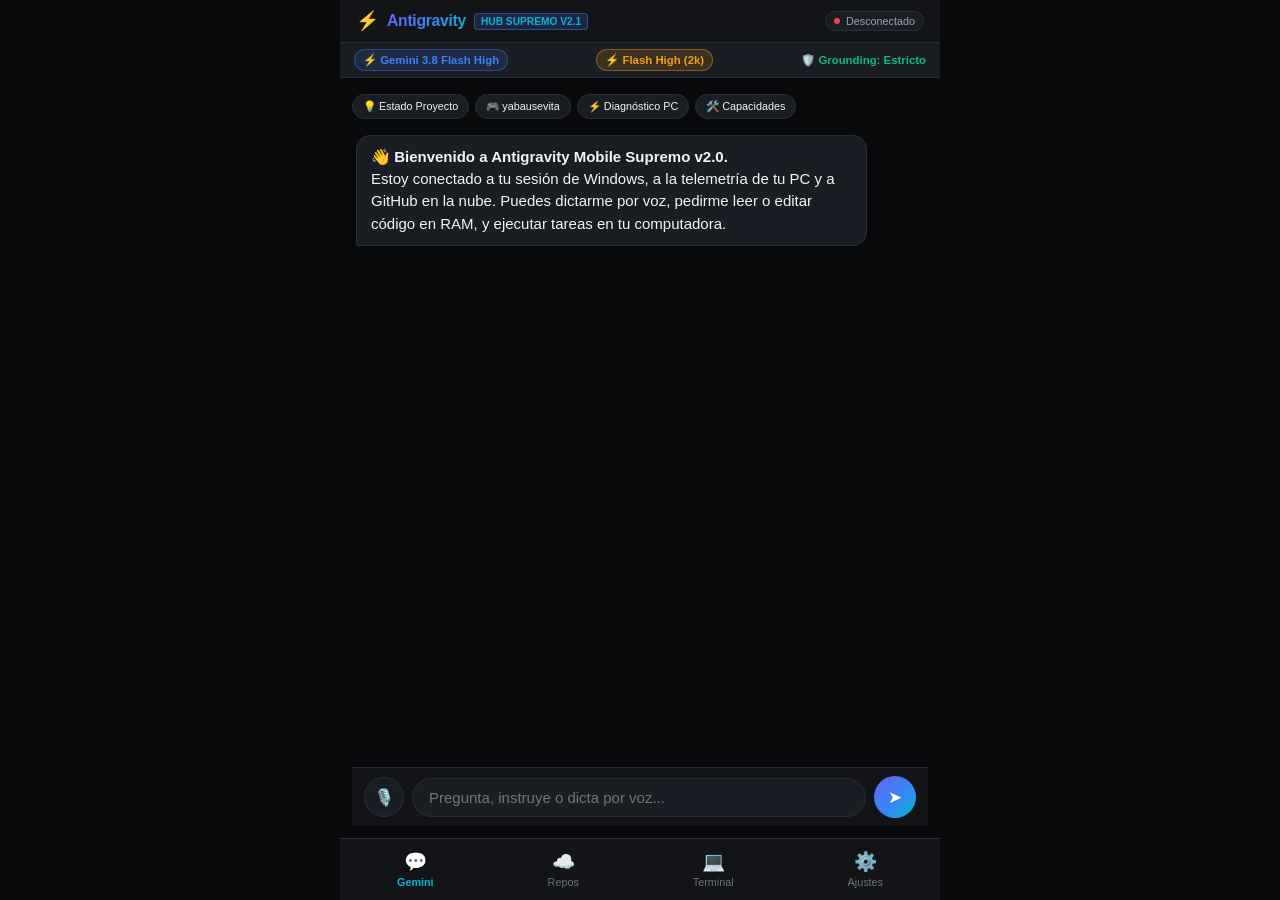
==== commit 94751166: "feat: configure Google Gemini 3.8 Flash High as default engine and integrate API key" ====
--- a/android/app/src/main/assets/index.html
+++ b/android/app/src/main/assets/index.html
@@ -37,8 +37,8 @@
 
   <!-- Quick Model & Grounding Bar (Visible en Gemini) -->
   <div class="gemini-quick-bar" id="gemini-subbar">
-    <div class="model-pill" id="pill-model-name" onclick="cycleModel()">⚡ Gemini 2.0 Flash</div>
-    <div class="thinking-pill" id="pill-thinking-mode" onclick="cycleThinkingMode()">⚡ Rápido (0)</div>
+    <div class="model-pill" id="pill-model-name" onclick="cycleModel()">⚡ Gemini 3.8 Flash High</div>
+    <div class="thinking-pill" id="pill-thinking-mode" onclick="cycleThinkingMode()">⚡ High (2048)</div>
     <div class="grounding-toggle active" id="grounding-badge" onclick="toggleGrounding()">🛡️ Grounding: Estricto</div>
   </div>
 
@@ -182,10 +182,9 @@
       <div class="settings-section">
         <label class="settings-label">🧠 Modelo de Inteligencia Google Gemini:</label>
         <select id="setting-gemini-model" class="composer-input" style="width:100%; border-radius:6px; margin-bottom:10px;" onchange="changeGeminiModel(this.value)">
-          <option value="gemini-2.0-flash">⚡ Gemini 2.0 Flash (Ultra rápido, baja latencia - Predeterminado)</option>
-          <option value="gemini-2.0-flash-lite">🚀 Gemini 2.0 Flash Lite (Máxima velocidad)</option>
-          <option value="gemini-1.5-flash">⚡ Gemini 1.5 Flash</option>
-          <option value="gemini-1.5-pro">🧠 Gemini 1.5 Pro (Razonamiento profundo)</option>
+          <option value="gemini-3.8-flash" selected>⚡ Gemini 3.8 Flash High (Razonamiento profundo + Ultra rápido - Predeterminado)</option>
+          <option value="gemini-2.5-flash">🚀 Gemini 2.5 Flash (Alta velocidad)</option>
+          <option value="gemini-2.5-pro">🧠 Gemini 2.5 Pro (Razonamiento multimodal)</option>
         </select>
       </div>
 
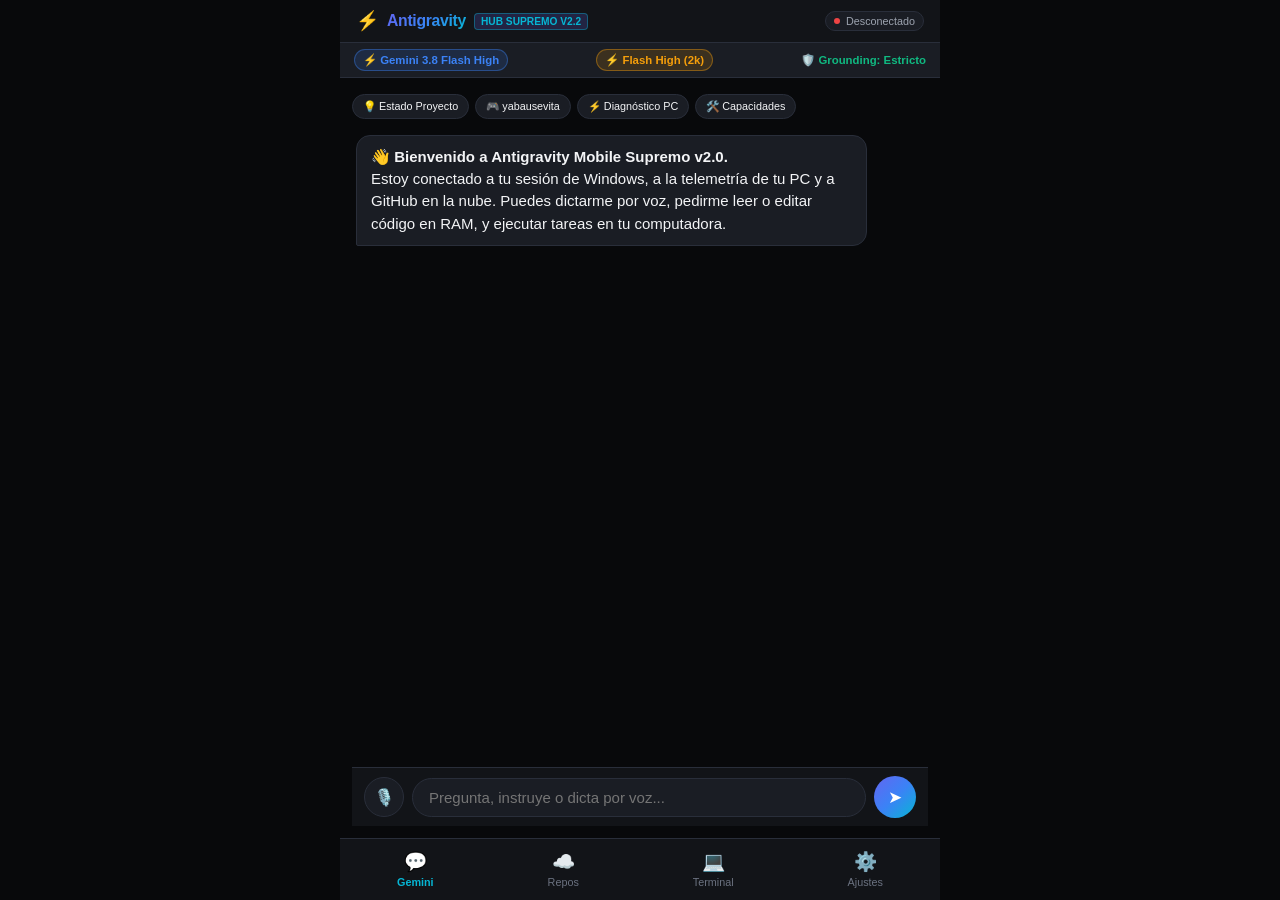
==== commit 594fc421: "release: v2.2.0 - Google Gemini 3.8 Flash High Edition" ====
--- a/android/app/src/main/assets/index.html
+++ b/android/app/src/main/assets/index.html
@@ -17,7 +17,7 @@
     <div class="brand-wrapper">
       <span class="brand-icon">⚡</span>
       <span class="brand-title">Antigravity</span>
-      <span class="badge-tag">Hub Supremo v2.1</span>
+      <span class="badge-tag">Hub Supremo v2.2</span>
     </div>
     <div class="header-actions">
       <div class="host-badge" id="host-badge" onclick="switchTab('view-settings', document.getElementById('tab-btn-settings'))" title="Toca para configurar conexión">
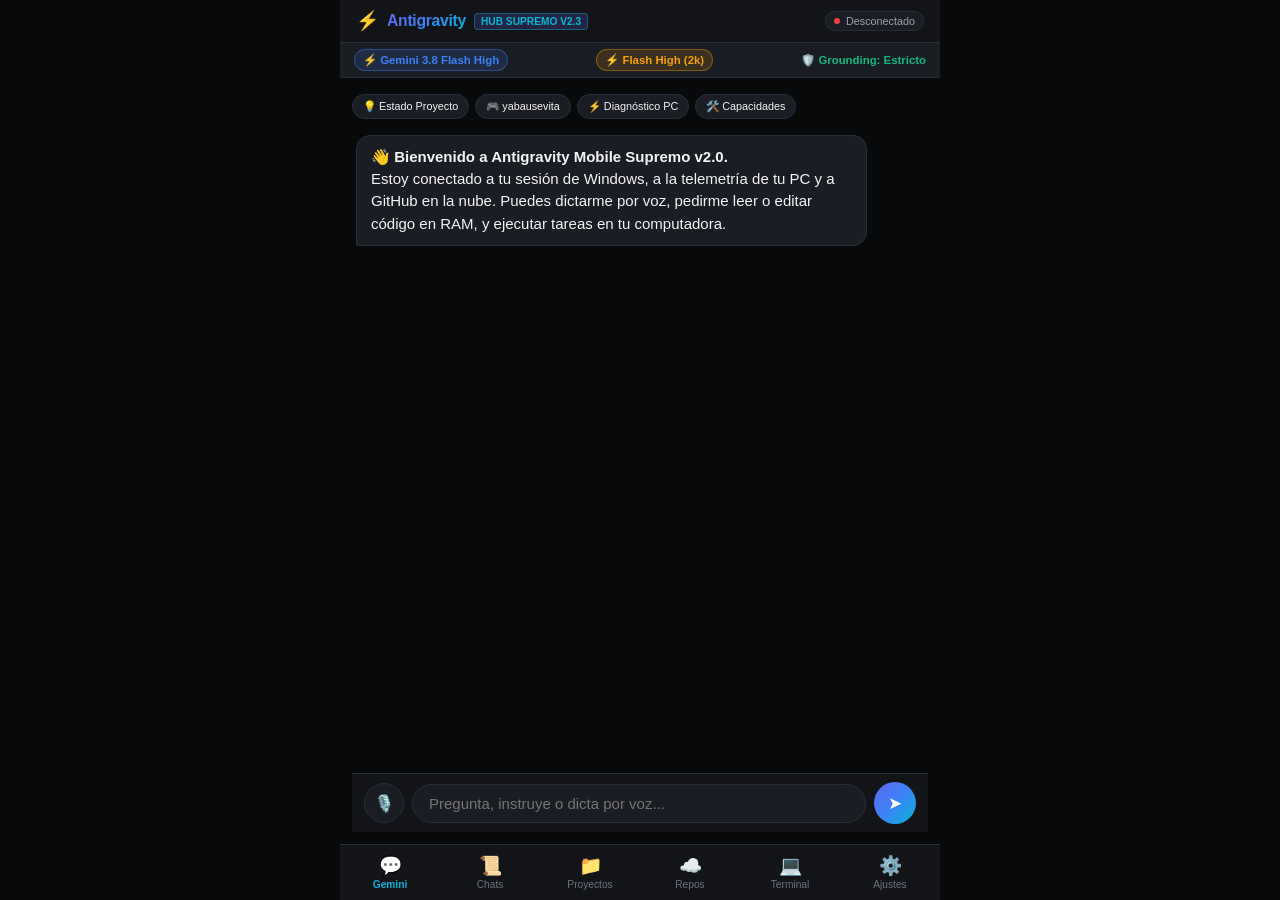
==== commit 69b12cf6: "feat: v2.3.0 Wi-Fi autonomo, historial de 113 sesiones Antigravity, navegador de 46 proyectos PC y G" ====
--- a/android/app/src/main/assets/index.html
+++ b/android/app/src/main/assets/index.html
@@ -17,7 +17,7 @@
     <div class="brand-wrapper">
       <span class="brand-icon">⚡</span>
       <span class="brand-title">Antigravity</span>
-      <span class="badge-tag">Hub Supremo v2.2</span>
+      <span class="badge-tag">Hub Supremo v2.3</span>
     </div>
     <div class="header-actions">
       <div class="host-badge" id="host-badge" onclick="switchTab('view-settings', document.getElementById('tab-btn-settings'))" title="Toca para configurar conexión">
@@ -69,6 +69,49 @@
       </div>
     </section>
 
+    <!-- VISTA: Conversaciones (113 Sesiones Antigravity PC & Gemini Flash) -->
+    <section id="view-conversations" class="view-pane">
+      <div class="repo-browser-header" style="margin-bottom:6px;">
+        <div>
+          <h3 style="font-size:1.05rem; font-weight:700; color:#fff;">Historial de Conversaciones</h3>
+          <span style="font-size:0.75rem; color:var(--text-muted);">113 Sesiones Antigravity PC & Gemini Flash</span>
+        </div>
+        <button class="btn-action-small" onclick="loadConversationsList()">🔄 Actualizar</button>
+      </div>
+
+      <div style="display:flex; gap:6px; margin-bottom:8px;">
+        <button id="btn-filter-agy" class="btn-action-small" style="flex:1; background:var(--accent-indigo); font-weight:700;" onclick="switchConvFilter('antigravity')">⚡ Antigravity (113)</button>
+        <button id="btn-filter-gemini" class="btn-action-small" style="flex:1; background:var(--bg-surface-elevated);" onclick="switchConvFilter('gemini')">💬 Gemini Flash</button>
+      </div>
+
+      <div style="margin-bottom:8px;">
+        <input type="text" id="conv-search-input" class="composer-input" style="font-size:0.82rem; padding:8px 12px; width:100%; border-radius:6px;" placeholder="Buscar conversaciones por título..." oninput="filterConversationsUI(this.value)">
+      </div>
+
+      <div class="repo-list-container" id="conv-list-container">
+        <div style="text-align:center; padding:25px; color:var(--text-muted);">
+          Cargando conversaciones desde la PC...
+        </div>
+      </div>
+    </section>
+
+    <!-- VISTA: Proyectos de Desarrollo en la PC -->
+    <section id="view-projects" class="view-pane">
+      <div class="repo-browser-header" style="margin-bottom:6px;">
+        <div>
+          <h3 style="font-size:1.05rem; font-weight:700; color:#fff;">Proyectos PC en Vivo</h3>
+          <span style="font-size:0.75rem; color:var(--text-muted);">Repositorios locales activos en Windows</span>
+        </div>
+        <button class="btn-action-small" onclick="loadProjectsList()">🔄 Actualizar</button>
+      </div>
+
+      <div class="repo-list-container" id="projects-list-container">
+        <div style="text-align:center; padding:25px; color:var(--text-muted);">
+          Escaneando proyectos en la PC...
+        </div>
+      </div>
+    </section>
+
     <!-- VISTA 2: GitHub Cloud Explorer (Universal Zero-Download) -->
     <section id="view-repos" class="view-pane">
       <div class="repo-browser-header">
@@ -281,11 +324,33 @@
     </div>
   </div>
 
-  <!-- Bottom Navigation Bar -->
+  <!-- Modal Visor de Conversación Completa -->
+  <div class="modal-overlay" id="conv-reader-modal" style="display:none;" onclick="if(event.target===this) closeConvReader()">
+    <div class="modal-card" style="max-height:88vh; display:flex; flex-direction:column; padding:14px; width:92%; max-width:650px;">
+      <div style="display:flex; justify-content:space-between; align-items:center; border-bottom:1px solid var(--border-subtle); padding-bottom:8px; margin-bottom:8px;">
+        <div style="overflow:hidden; padding-right:8px;">
+          <h4 id="conv-reader-title" style="font-size:0.92rem; font-weight:700; color:#fff; margin:0; overflow:hidden; text-overflow:ellipsis; white-space:nowrap;">Conversación</h4>
+          <span id="conv-reader-meta" style="font-size:0.72rem; color:var(--text-muted);">Cargando...</span>
+        </div>
+        <button class="btn-action-small" style="background:transparent; border:none; font-size:1.3rem; color:var(--text-muted); cursor:pointer; padding:2px 8px;" onclick="closeConvReader()">✕</button>
+      </div>
+      <div id="conv-reader-messages" class="chat-scroll-area" style="flex:1; overflow-y:auto; padding:6px 0; max-height:65vh;"></div>
+    </div>
+  </div>
+
+  <!-- Bottom Navigation Bar (6 Pestañas) -->
   <nav class="app-navbar">
     <button class="nav-tab-btn active" id="tab-btn-gemini" onclick="switchTab('view-gemini', this)">
       <span class="nav-tab-icon">💬</span>
       <span>Gemini</span>
+    </button>
+    <button class="nav-tab-btn" id="tab-btn-conversations" onclick="switchTab('view-conversations', this); loadConversationsList();">
+      <span class="nav-tab-icon">📜</span>
+      <span>Chats</span>
+    </button>
+    <button class="nav-tab-btn" id="tab-btn-projects" onclick="switchTab('view-projects', this); loadProjectsList();">
+      <span class="nav-tab-icon">📁</span>
+      <span>Proyectos</span>
     </button>
     <button class="nav-tab-btn" id="tab-btn-repos" onclick="switchTab('view-repos', this)">
       <span class="nav-tab-icon">☁️</span>
--- a/android/app/src/main/assets/css/app.css
+++ b/android/app/src/main/assets/css/app.css
@@ -433,9 +433,10 @@
   display: flex;
   flex-direction: column;
   align-items: center;
-  font-size: 0.72rem;
-  gap: 3px;
-  padding: 6px 14px;
+  font-size: 0.68rem;
+  gap: 2px;
+  padding: 4px 4px;
+  flex: 1;
   cursor: pointer;
   transition: color 0.15s;
 }
@@ -443,6 +444,44 @@
 .nav-tab-btn.active {
   color: var(--accent-cyan);
   font-weight: 700;
+}
+
+.conv-card, .project-card {
+  background: var(--bg-surface);
+  border: 1px solid var(--border-subtle);
+  border-radius: 8px;
+  padding: 10px 12px;
+  margin-bottom: 8px;
+  cursor: pointer;
+  transition: background 0.15s, border-color 0.15s;
+}
+.conv-card:hover, .project-card:hover {
+  background: var(--bg-surface-elevated);
+  border-color: var(--accent-indigo);
+}
+.conv-title, .project-title {
+  font-size: 0.88rem;
+  font-weight: 700;
+  color: #fff;
+  margin-bottom: 4px;
+}
+.conv-preview {
+  font-size: 0.76rem;
+  color: var(--text-dim);
+  margin-bottom: 6px;
+  overflow: hidden;
+  text-overflow: ellipsis;
+  display: -webkit-box;
+  -webkit-line-clamp: 2;
+  -webkit-box-orient: vertical;
+}
+.conv-meta, .project-meta {
+  font-size: 0.70rem;
+  color: var(--text-muted);
+  display: flex;
+  justify-content: space-between;
+  align-items: center;
+  gap: 6px;
 }
 
 .nav-tab-icon {
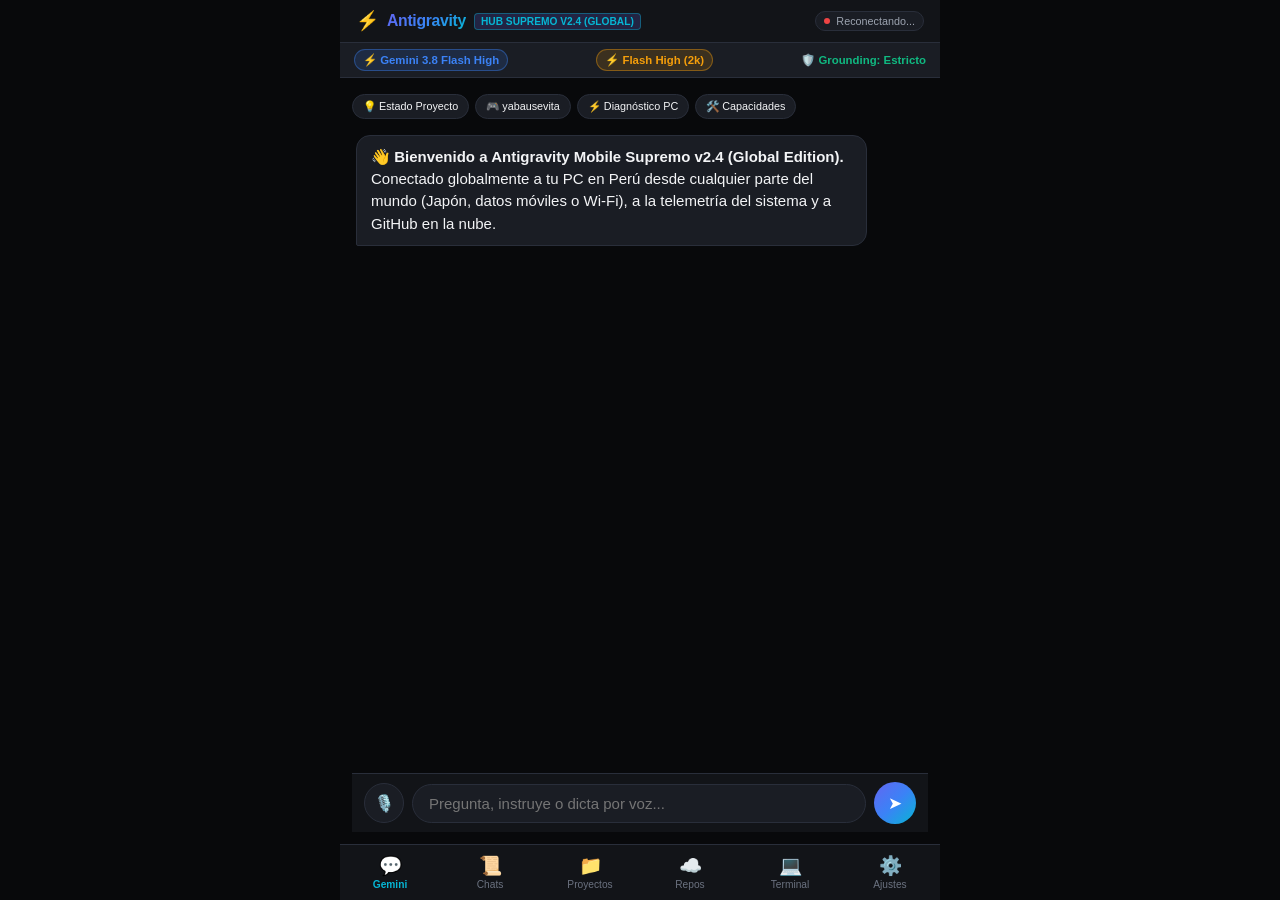
==== commit 453fce17: "feat: v2.4.0 Conexion Global Multi-Red (Peru <-> Japon/5G), Tunel Cloudflare Anycast y Auto-descubri" ====
--- a/android/app/src/main/assets/index.html
+++ b/android/app/src/main/assets/index.html
@@ -17,7 +17,7 @@
     <div class="brand-wrapper">
       <span class="brand-icon">⚡</span>
       <span class="brand-title">Antigravity</span>
-      <span class="badge-tag">Hub Supremo v2.3</span>
+      <span class="badge-tag">Hub Supremo v2.4 (Global)</span>
     </div>
     <div class="header-actions">
       <div class="host-badge" id="host-badge" onclick="switchTab('view-settings', document.getElementById('tab-btn-settings'))" title="Toca para configurar conexión">
@@ -57,8 +57,8 @@
 
       <div class="chat-scroll-area" id="chat-scroll">
         <div class="message-card gemini">
-          👋 <b>Bienvenido a Antigravity Mobile Supremo v2.0.</b><br>
-          Estoy conectado a tu sesión de Windows, a la telemetría de tu PC y a GitHub en la nube. Puedes dictarme por voz, pedirme leer o editar código en RAM, y ejecutar tareas en tu computadora.
+          👋 <b>Bienvenido a Antigravity Mobile Supremo v2.4 (Global Edition).</b><br>
+          Conectado globalmente a tu PC en Perú desde cualquier parte del mundo (Japón, datos móviles o Wi-Fi), a la telemetría del sistema y a GitHub en la nube.
         </div>
       </div>
 
@@ -169,7 +169,7 @@
 
     <!-- VISTA 4: Ajustes y Configuración -->
     <section id="view-settings" class="view-pane">
-      <h3 style="font-size:1.1rem; font-weight:700; color:#fff; margin-bottom:14px;">⚙️ Ajustes y Cuentas Vinculadas</h3>
+      <h3 style="font-size:1.1rem; font-weight:700; color:#fff; margin-bottom:14px;">⚙️ Ajustes y Conectividad Global</h3>
       
       <!-- Feedback de prueba de conexión / emparejamiento -->
       <div id="conn-test-feedback" style="display:none; padding:10px 14px; border-radius:8px; margin-bottom:14px; font-size:0.85rem; border:1px solid var(--border-subtle);"></div>
@@ -212,12 +212,21 @@
         </div>
       </div>
 
-      <!-- Conexión Host PC (Antigravity Bridge) -->
+      <!-- Modo de Conexión & Enlace Multi-Red (Local Wi-Fi Perú / Remoto Global Japón) -->
       <div class="settings-section">
-        <label class="settings-label">💻 Servidor Host PC (Antigravity Bridge):</label>
+        <label class="settings-label">🌍 Modo de Conexión (Local Perú vs Remoto Japón / 5G):</label>
         <div style="display:flex; gap:6px; margin-bottom:8px;">
-          <input type="text" id="input-bridge-host" class="composer-input" style="flex:1; border-radius:6px;" placeholder="192.168.18.113:8765">
-          <button class="btn-action-small" style="background:var(--accent-indigo);" onclick="testHostConnection()">🔌 Conectar</button>
+          <button class="btn-action-small" id="btn-mode-local" style="flex:1; background:var(--bg-surface-elevated);" onclick="setConnectionMode('local')">🏠 Wi-Fi Local (Perú)</button>
+          <button class="btn-action-small" id="btn-mode-global" style="flex:1; background:var(--accent-indigo); font-weight:700;" onclick="setConnectionMode('global')">🌐 Global (Japón/5G)</button>
+        </div>
+
+        <div style="display:flex; gap:6px; margin-bottom:8px;">
+          <input type="text" id="input-bridge-host" class="composer-input" style="flex:1; border-radius:6px; font-size:0.8rem;" placeholder="192.168.18.113:8765 o xxx.trycloudflare.com">
+          <button class="btn-action-small" style="background:var(--accent-indigo);" onclick="testHostConnection()">🔌 Probar</button>
+        </div>
+
+        <div style="display:flex; gap:6px;">
+          <button class="btn-action-small" style="flex:1; background:#24292e; border:1px solid var(--accent-indigo);" onclick="triggerRemoteDiscovery()">🔍 Descubrir PC en la Nube (GitHub Gist)</button>
         </div>
       </div>
 
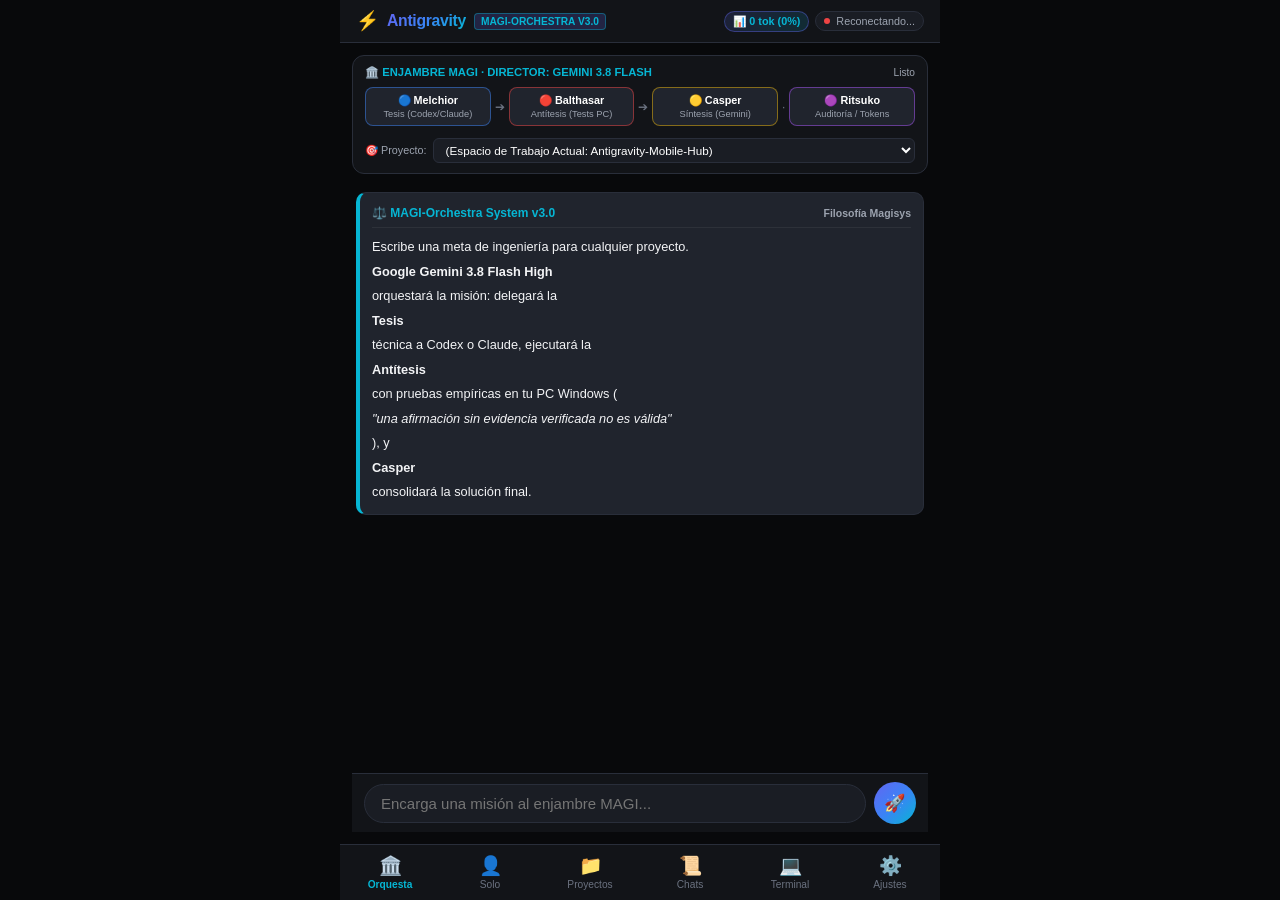
==== commit 600dbc51: "feat(v3.0.0): MAGI-Orchestra System with Gemini 3.8, Claude, Codex, ZCode and Dialectic Cockpit" ====
--- a/android/app/src/main/assets/index.html
+++ b/android/app/src/main/assets/index.html
@@ -17,9 +17,12 @@
     <div class="brand-wrapper">
       <span class="brand-icon">⚡</span>
       <span class="brand-title">Antigravity</span>
-      <span class="badge-tag">Hub Supremo v2.4 (Global)</span>
-    </div>
-    <div class="header-actions">
+      <span class="badge-tag">MAGI-Orchestra v3.0</span>
+    </div>
+    <div class="header-actions" style="display:flex; gap:6px; align-items:center;">
+      <div class="token-sentinel-chip" id="pill-token-stats" onclick="openTokenModal()" title="Ver telemetría de tokens y salud de directores">
+        📊 0 tok (0%)
+      </div>
       <div class="host-badge" id="host-badge" onclick="switchTab('view-settings', document.getElementById('tab-btn-settings'))" title="Toca para configurar conexión">
         <span class="dot" id="host-status-dot"></span>
         <span id="host-status-label">Desconectado</span>
@@ -35,18 +38,84 @@
     <button class="btn-telemetry-refresh" style="background:transparent; border:none; color:var(--text-muted); cursor:pointer;" onclick="fetchTelemetry()" title="Actualizar">🔄</button>
   </div>
 
-  <!-- Quick Model & Grounding Bar (Visible en Gemini) -->
-  <div class="gemini-quick-bar" id="gemini-subbar">
-    <div class="model-pill" id="pill-model-name" onclick="cycleModel()">⚡ Gemini 3.8 Flash High</div>
-    <div class="thinking-pill" id="pill-thinking-mode" onclick="cycleThinkingMode()">⚡ High (2048)</div>
-    <div class="grounding-toggle active" id="grounding-badge" onclick="toggleGrounding()">🛡️ Grounding: Estricto</div>
-  </div>
-
   <!-- Contenedor Principal de Vistas -->
   <main class="views-container">
     
-    <!-- VISTA 1: Gemini Intelligence Workspace -->
-    <section id="view-gemini" class="view-pane active">
+    <!-- VISTA 1: MAGI-Orchestra Cockpit (Enjambre Dialéctico) -->
+    <section id="view-orchestra" class="view-pane active">
+      <!-- Cockpit Dialéctico -->
+      <div class="dialectic-cockpit">
+        <div style="display:flex; justify-content:space-between; align-items:center;">
+          <span style="font-size:0.75rem; font-weight:700; color:var(--accent-cyan);">🏛️ ENJAMBRE MAGI · DIRECTOR: GEMINI 3.8 FLASH</span>
+          <span id="orchestra-status-tag" style="font-size:0.68rem; color:var(--text-muted);">Listo</span>
+        </div>
+        
+        <div class="dialectic-nodes-row">
+          <div class="dialectic-node melchior" id="node-melchior">
+            <span class="node-title">🔵 Melchior</span>
+            <span class="node-sub">Tesis (Codex/Claude)</span>
+          </div>
+          <span class="dialectic-arrow">➔</span>
+          <div class="dialectic-node balthasar" id="node-balthasar">
+            <span class="node-title">🔴 Balthasar</span>
+            <span class="node-sub">Antítesis (Tests PC)</span>
+          </div>
+          <span class="dialectic-arrow">➔</span>
+          <div class="dialectic-node casper" id="node-casper">
+            <span class="node-title">🟡 Casper</span>
+            <span class="node-sub">Síntesis (Gemini)</span>
+          </div>
+          <span class="dialectic-arrow">·</span>
+          <div class="dialectic-node ritsuko" id="node-ritsuko" onclick="openTokenModal()" style="cursor:pointer;" title="Ver auditoría">
+            <span class="node-title">🟣 Ritsuko</span>
+            <span class="node-sub">Auditoría / Tokens</span>
+          </div>
+        </div>
+
+        <!-- Selector de Proyecto para la Orquesta -->
+        <div style="display:flex; gap:6px; align-items:center; margin-top:2px;">
+          <label style="font-size:0.72rem; color:var(--text-muted); white-space:nowrap;">🎯 Proyecto:</label>
+          <select id="orchestra-project-select" class="composer-input" style="flex:1; padding:4px 8px; font-size:0.78rem; border-radius:6px;" onchange="updateOrchestraSelectedProject(this.value)">
+            <option value="">(Espacio de Trabajo Actual: Antigravity-Mobile-Hub)</option>
+          </select>
+        </div>
+      </div>
+
+      <!-- Flujo de Eventos de la Orquesta -->
+      <div class="chat-scroll-area" id="orchestra-scroll">
+        <div class="orchestra-card plan">
+          <div class="orchestra-card-header">
+            <span style="color:var(--accent-cyan);">⚖️ MAGI-Orchestra System v3.0</span>
+            <span style="font-size:0.7rem; color:var(--text-muted);">Filosofía Magisys</span>
+          </div>
+          Escribe una meta de ingeniería para cualquier proyecto. <b>Google Gemini 3.8 Flash High</b> orquestará la misión: delegará la <b>Tesis</b> técnica a Codex o Claude, ejecutará la <b>Antítesis</b> con pruebas empíricas en tu PC Windows (<i>"una afirmación sin evidencia verificada no es válida"</i>), y <b>Casper</b> consolidará la solución final.
+        </div>
+      </div>
+
+      <!-- Composer de Misión -->
+      <div class="chat-composer">
+        <input type="text" id="orchestra-mission-input" class="composer-input" placeholder="Encarga una misión al enjambre MAGI..." onkeydown="if(event.key==='Enter') handleSendOrchestraMission()">
+        <button class="btn-icon-send" onclick="handleSendOrchestraMission()">🚀</button>
+      </div>
+    </section>
+
+    <!-- VISTA 2: Modo Solo / Individual (Gemini, Claude, Codex, ZCode) -->
+    <section id="view-gemini" class="view-pane">
+      <!-- Selector de Solista 1 a 1 -->
+      <div class="solo-chips-bar">
+        <div class="solo-chip active" id="chip-solo-gemini" onclick="switchSoloProvider('gemini')">⚡ Gemini 3.8 Flash</div>
+        <div class="solo-chip" id="chip-solo-claude" onclick="switchSoloProvider('claude')">🧠 Claude Code CLI</div>
+        <div class="solo-chip" id="chip-solo-codex" onclick="switchSoloProvider('codex')">🤖 ChatGPT / Codex</div>
+        <div class="solo-chip" id="chip-solo-zcode" onclick="switchSoloProvider('zcode')">🏛️ ZCode Desktop</div>
+      </div>
+
+      <!-- Quick Model & Grounding Bar (Visible en Solo Gemini) -->
+      <div class="gemini-quick-bar" id="gemini-subbar">
+        <div class="model-pill" id="pill-model-name" onclick="cycleModel()">⚡ Gemini 3.8 Flash High</div>
+        <div class="thinking-pill" id="pill-thinking-mode" onclick="cycleThinkingMode()">⚡ High (2048)</div>
+        <div class="grounding-toggle active" id="grounding-badge" onclick="toggleGrounding()">🛡️ Grounding: Estricto</div>
+      </div>
+
       <!-- Chips de Acción Rápida (1 toque) -->
       <div class="quick-suggestions-bar">
         <button class="suggestion-chip" onclick="quickPrompt('Explícame el estado actual de este proyecto')">💡 Estado Proyecto</button>
@@ -56,9 +125,9 @@
       </div>
 
       <div class="chat-scroll-area" id="chat-scroll">
-        <div class="message-card gemini">
-          👋 <b>Bienvenido a Antigravity Mobile Supremo v2.4 (Global Edition).</b><br>
-          Conectado globalmente a tu PC en Perú desde cualquier parte del mundo (Japón, datos móviles o Wi-Fi), a la telemetría del sistema y a GitHub en la nube.
+        <div class="message-card gemini" id="solo-welcome-card">
+          👋 <b>Modo Individual (Laboratorio Solo).</b><br>
+          Chatea directamente 1 a 1 con el motor seleccionado arriba con streaming continuo y ejecución en la PC.
         </div>
       </div>
 
@@ -347,23 +416,64 @@
     </div>
   </div>
 
-  <!-- Bottom Navigation Bar (6 Pestañas) -->
+  <!-- Modal Ritsuko Sentinel: Telemetría de Tokens y Salud de Directores -->
+  <div class="modal-overlay" id="token-modal" style="display:none;" onclick="if(event.target===this) closeTokenModal()">
+    <div class="modal-card" style="max-width:440px; padding:16px;">
+      <div class="modal-header" style="margin-bottom:12px;">
+        <div style="display:flex; align-items:center; gap:8px;">
+          <span style="font-size:1.2rem;">🟣</span>
+          <div>
+            <h4 style="font-size:0.95rem; font-weight:700; color:#fff; margin:0;">Ritsuko Sentinel & Optimización de Tokens</h4>
+            <span style="font-size:0.72rem; color:var(--text-muted);">Auditoría de Cuotas, Caché y Directores</span>
+          </div>
+        </div>
+        <button class="btn-action-small" style="background:#374151; padding:4px 8px;" onclick="closeTokenModal()">✕</button>
+      </div>
+
+      <!-- Resumen de Tokens -->
+      <div style="background:#000; border-radius:10px; padding:12px; border:1px solid var(--border-subtle); margin-bottom:12px;">
+        <div style="display:flex; justify-content:space-between; margin-bottom:8px;">
+          <span style="font-size:0.8rem; color:var(--text-muted);">Tokens Consumidos:</span>
+          <span id="tok-total-used" style="font-size:0.85rem; font-weight:700; color:#fff;">0 tok</span>
+        </div>
+        <div style="display:flex; justify-content:space-between; margin-bottom:8px;">
+          <span style="font-size:0.8rem; color:var(--text-muted);">Tokens Ahorrados (10x):</span>
+          <span id="tok-total-saved" style="font-size:0.85rem; font-weight:700; color:var(--success);">0 tok (0%)</span>
+        </div>
+        <div style="display:flex; justify-content:space-between; font-size:0.72rem; color:var(--text-dim); border-top:1px solid #222; padding-top:6px;">
+          <span>⚡ Gemini: <b id="tok-gemini-stat" style="color:#fff;">0</b></span>
+          <span>🧠 Claude: <b id="tok-claude-stat" style="color:#fff;">0</b></span>
+          <span>🤖 Codex: <b id="tok-codex-stat" style="color:#fff;">0</b></span>
+        </div>
+      </div>
+
+      <!-- Salud de los Directores -->
+      <h5 style="font-size:0.8rem; font-weight:700; color:var(--text-muted); margin-bottom:6px; text-transform:uppercase; letter-spacing:0.5px;">Estado de Directores en Windows</h5>
+      <div id="directors-health-list" style="display:flex; flex-direction:column; gap:6px; max-height:180px; overflow-y:auto; margin-bottom:12px;">
+        <div style="text-align:center; padding:10px; color:var(--text-muted); font-size:0.8rem;">Sondeando directores...</div>
+      </div>
+
+      <button class="btn-action-small" style="width:100%; padding:9px; background:var(--accent-indigo); font-weight:700;" onclick="refreshOrchestraHealth()">🔄 Actualizar Salud y Telemetría</button>
+    </div>
+  </div>
+
+  <!-- Bottom Navigation Bar (6 Pestañas Ergonomía Pulgar) -->
   <nav class="app-navbar">
-    <button class="nav-tab-btn active" id="tab-btn-gemini" onclick="switchTab('view-gemini', this)">
-      <span class="nav-tab-icon">💬</span>
-      <span>Gemini</span>
+    <button class="nav-tab-btn active" id="tab-btn-orchestra" onclick="switchTab('view-orchestra', this)">
+      <span class="nav-tab-icon">🏛️</span>
+      <span>Orquesta</span>
+    </button>
+    <button class="nav-tab-btn" id="tab-btn-solo" onclick="switchTab('view-gemini', this)">
+      <span class="nav-tab-icon">👤</span>
+      <span>Solo</span>
+    </button>
+    <button class="nav-tab-btn" id="tab-btn-projects" onclick="switchTab('view-projects', this); loadProjectsList();">
+      <span class="nav-tab-icon">📁</span>
+      <span>Proyectos</span>
     </button>
     <button class="nav-tab-btn" id="tab-btn-conversations" onclick="switchTab('view-conversations', this); loadConversationsList();">
       <span class="nav-tab-icon">📜</span>
       <span>Chats</span>
-    </button>
-    <button class="nav-tab-btn" id="tab-btn-projects" onclick="switchTab('view-projects', this); loadProjectsList();">
-      <span class="nav-tab-icon">📁</span>
-      <span>Proyectos</span>
-    </button>
-    <button class="nav-tab-btn" id="tab-btn-repos" onclick="switchTab('view-repos', this)">
-      <span class="nav-tab-icon">☁️</span>
-      <span>Repos</span>
     </button>
     <button class="nav-tab-btn" id="tab-btn-terminal" onclick="switchTab('view-terminal', this)">
       <span class="nav-tab-icon">💻</span>
--- a/android/app/src/main/assets/css/app.css
+++ b/android/app/src/main/assets/css/app.css
@@ -759,3 +759,171 @@
   margin: 10px 0;
 }
 
+/* ==============================================================================
+   MAGI-Orchestra System v3.0 Styles
+   ============================================================================== */
+
+.token-sentinel-chip {
+  background: linear-gradient(135deg, rgba(99,102,241,0.15), rgba(6,182,212,0.15));
+  border: 1px solid rgba(99,102,241,0.4);
+  color: var(--accent-cyan);
+  font-size: 0.72rem;
+  font-weight: 700;
+  padding: 3px 8px;
+  border-radius: 20px;
+  cursor: pointer;
+  display: flex;
+  align-items: center;
+  gap: 4px;
+  transition: all 0.2s ease;
+}
+.token-sentinel-chip:hover {
+  border-color: var(--accent-cyan);
+  transform: scale(1.02);
+}
+
+.dialectic-cockpit {
+  background: var(--bg-surface);
+  border: 1px solid var(--border-subtle);
+  border-radius: 12px;
+  padding: 10px 12px;
+  margin-bottom: 10px;
+  display: flex;
+  flex-direction: column;
+  gap: 8px;
+}
+
+.dialectic-nodes-row {
+  display: flex;
+  justify-content: space-between;
+  align-items: center;
+  gap: 4px;
+  overflow-x: auto;
+  padding-bottom: 2px;
+}
+
+.dialectic-node {
+  flex: 1;
+  min-width: 80px;
+  background: var(--bg-card);
+  border: 1px solid var(--border-subtle);
+  border-radius: 8px;
+  padding: 6px 8px;
+  text-align: center;
+  display: flex;
+  flex-direction: column;
+  align-items: center;
+  gap: 2px;
+  transition: all 0.25s ease;
+}
+
+.dialectic-node.active {
+  box-shadow: 0 0 10px rgba(99,102,241,0.5);
+  animation: pulse-glow 1.5s infinite;
+}
+
+@keyframes pulse-glow {
+  0% { transform: scale(1); }
+  50% { transform: scale(1.03); }
+  100% { transform: scale(1); }
+}
+
+.dialectic-node.melchior { border-color: rgba(59,130,246,0.5); }
+.dialectic-node.melchior.active { border-color: #3b82f6; background: rgba(59,130,246,0.15); }
+
+.dialectic-node.balthasar { border-color: rgba(239,68,68,0.5); }
+.dialectic-node.balthasar.active { border-color: #ef4444; background: rgba(239,68,68,0.15); }
+
+.dialectic-node.casper { border-color: rgba(234,179,8,0.5); }
+.dialectic-node.casper.active { border-color: #eab308; background: rgba(234,179,8,0.15); }
+
+.dialectic-node.ritsuko { border-color: rgba(168,85,247,0.5); }
+.dialectic-node.ritsuko.active { border-color: #a855f7; background: rgba(168,85,247,0.15); }
+
+.node-title { font-size: 0.72rem; font-weight: 700; color: #fff; }
+.node-sub { font-size: 0.62rem; color: var(--text-muted); }
+
+.dialectic-arrow {
+  color: var(--text-dim);
+  font-size: 0.8rem;
+  user-select: none;
+}
+
+.solo-chips-bar {
+  display: flex;
+  gap: 6px;
+  padding: 6px 12px;
+  background: var(--bg-surface);
+  border-bottom: 1px solid var(--border-subtle);
+  overflow-x: auto;
+  flex-shrink: 0;
+}
+
+.solo-chip {
+  background: var(--bg-surface-elevated);
+  border: 1px solid var(--border-subtle);
+  color: var(--text-muted);
+  font-size: 0.78rem;
+  font-weight: 600;
+  padding: 5px 10px;
+  border-radius: 20px;
+  white-space: nowrap;
+  cursor: pointer;
+  display: flex;
+  align-items: center;
+  gap: 5px;
+  transition: all 0.2s;
+}
+
+.solo-chip.active {
+  background: var(--accent-indigo);
+  border-color: var(--accent-indigo);
+  color: #fff;
+  font-weight: 700;
+  box-shadow: 0 0 8px rgba(99,102,241,0.4);
+}
+
+.orchestra-card {
+  background: var(--bg-card);
+  border: 1px solid var(--border-subtle);
+  border-radius: 10px;
+  padding: 12px;
+  margin-bottom: 10px;
+  display: flex;
+  flex-direction: column;
+  gap: 6px;
+  font-size: 0.85rem;
+  line-height: 1.45;
+}
+
+.orchestra-card-header {
+  display: flex;
+  justify-content: space-between;
+  align-items: center;
+  font-size: 0.8rem;
+  font-weight: 700;
+  border-bottom: 1px solid rgba(255,255,255,0.06);
+  padding-bottom: 5px;
+  margin-bottom: 4px;
+}
+
+.orchestra-card.plan { border-left: 4px solid var(--accent-cyan); }
+.orchestra-card.tesis { border-left: 4px solid #3b82f6; }
+.orchestra-card.antitesis { border-left: 4px solid #ef4444; }
+.orchestra-card.sintesis { border-left: 4px solid #eab308; }
+.orchestra-card.audit { border-left: 4px solid #a855f7; }
+
+.evidence-box {
+  background: #000;
+  border: 1px solid #222;
+  border-radius: 6px;
+  padding: 8px 10px;
+  font-family: var(--font-mono);
+  font-size: 0.75rem;
+  color: #a7f3d0;
+  max-height: 160px;
+  overflow-y: auto;
+  white-space: pre-wrap;
+  margin-top: 4px;
+}
+
